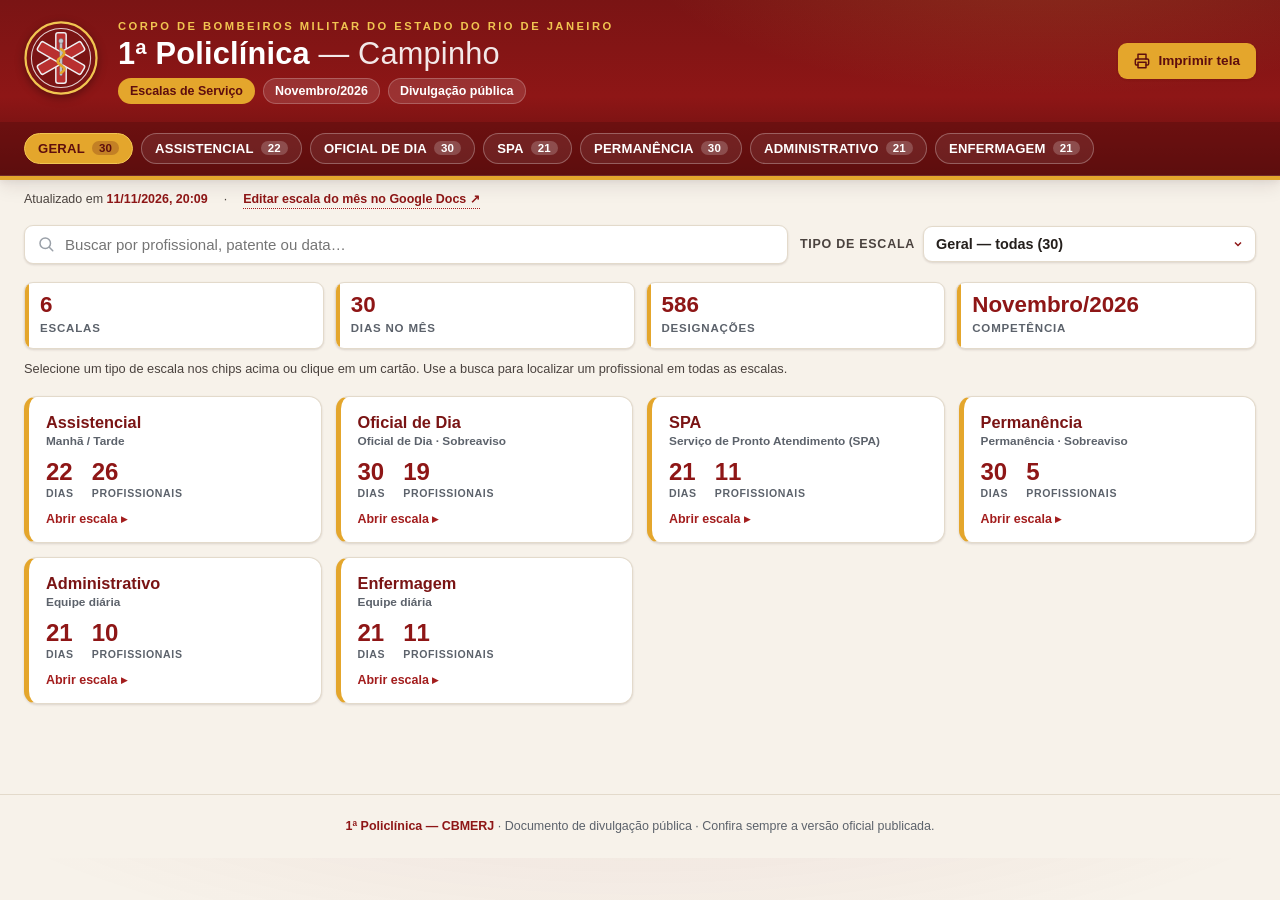
==== index.html @ f16852ad "Cria site público de escalas com sincronização automática do Google Docs Site estático (index.html) " ====
<!DOCTYPE html>
<html lang="pt-BR">
<head>
<meta charset="UTF-8">
<meta name="viewport" content="width=device-width, initial-scale=1.0">
<title>Escalas — 1ª Policlínica CBMERJ</title>
<style>
  /* =========================================================
     DESIGN SYSTEM — 1ª Policlínica / CBMERJ
     Paleta derivada das logomarcas da unidade:
       vermelho bombeiro, dourado/âmbar, prata e creme.
     ========================================================= */
  :root{
    --red-900:#5E0E0E; --red-800:#7A1414; --red-700:#8E1616; --red-600:#A31D1D; --red-500:#B93030;
    --gold-600:#C9902A; --gold-500:#E4A62C; --gold-400:#F1C551;
    --silver-100:#EEF0F3; --silver-300:#C7CBD1; --silver-500:#9AA0A8; --silver-700:#5C626B;
    --cream:#F7F2EA; --cream-card:#FFFFFF; --ink:#241F1C; --ink-soft:#4A423E; --line:#E3DACB;
    --wa-green:#1F8A57; --wa-green-bg:#E4F3EA;
    --shadow-sm:0 1px 2px rgba(46,20,20,.08),0 1px 3px rgba(46,20,20,.06);
    --shadow-md:0 6px 18px rgba(46,20,20,.10),0 2px 6px rgba(46,20,20,.06);
    --radius:13px; --radius-sm:9px; --maxw:1600px;
    --font:"Segoe UI",Roboto,-apple-system,BlinkMacSystemFont,"Helvetica Neue",Arial,sans-serif;
  }
  *{box-sizing:border-box;margin:0;padding:0}
  html{scroll-behavior:smooth}
  body{
    font-family:var(--font);color:var(--ink);
    background:radial-gradient(1200px 500px at 50% -240px,rgba(142,22,22,.12),transparent 70%),var(--cream);
    line-height:1.45;-webkit-font-smoothing:antialiased;
  }

  /* ---------- HERO / BRAND ---------- */
  .hero{
    background:linear-gradient(180deg,var(--red-800) 0%,var(--red-700) 55%,var(--red-900) 100%);
    color:#fff;border-bottom:4px solid var(--gold-500);box-shadow:var(--shadow-md);
    position:relative;overflow:hidden;
  }
  .hero::after{content:"";position:absolute;inset:0;
    background:radial-gradient(700px 260px at 82% -60px,rgba(241,197,81,.16),transparent 60%);pointer-events:none;}
  .hero-inner{max-width:var(--maxw);margin:0 auto;padding:18px 24px;display:flex;align-items:center;gap:20px;position:relative;z-index:1;}
  .badge{flex:0 0 auto;filter:drop-shadow(0 3px 5px rgba(0,0,0,.35))}
  .hero-text{flex:1 1 auto;min-width:0}
  .eyebrow{font-size:.7rem;letter-spacing:.22em;text-transform:uppercase;color:var(--gold-400);font-weight:700;margin-bottom:3px}
  .hero-text h1{font-size:clamp(1.3rem,2.4vw,1.95rem);line-height:1.12;font-weight:800;letter-spacing:.2px}
  .hero-text h1 .thin{font-weight:400;opacity:.9}
  .hero-sub{margin-top:6px;display:flex;flex-wrap:wrap;gap:8px;align-items:center}
  .pill{display:inline-flex;align-items:center;gap:6px;background:rgba(255,255,255,.12);border:1px solid rgba(255,255,255,.22);
    padding:3px 11px;border-radius:999px;font-size:.78rem;font-weight:600}
  .pill.gold{background:var(--gold-500);color:var(--red-900);border-color:transparent}
  .btn-print{
    flex:0 0 auto;background:var(--gold-500);color:var(--red-900);border:none;cursor:pointer;
    font-family:inherit;font-weight:800;font-size:.85rem;padding:10px 16px;border-radius:var(--radius-sm);
    display:inline-flex;align-items:center;gap:8px;box-shadow:var(--shadow-sm);transition:.15s;white-space:nowrap;
  }
  .btn-print:hover{background:var(--gold-400);transform:translateY(-1px)}

  /* ---------- CHIP BAR (Tipo de Escala) ---------- */
  .chipbar{background:rgba(94,14,14,.55);border-bottom:1px solid rgba(255,255,255,.12);position:relative;z-index:1}
  .chipbar-inner{max-width:var(--maxw);margin:0 auto;padding:11px 24px;display:flex;flex-wrap:wrap;gap:8px}
  .tchip{
    display:inline-flex;align-items:center;gap:7px;cursor:pointer;border:1.5px solid rgba(255,255,255,.28);
    background:rgba(255,255,255,.08);color:#fff;font-family:inherit;font-weight:700;font-size:.82rem;
    padding:7px 13px;border-radius:999px;transition:.15s;letter-spacing:.2px;
  }
  .tchip .cnt{font-size:.72rem;font-weight:800;background:rgba(255,255,255,.2);border-radius:999px;padding:1px 7px;min-width:22px;text-align:center}
  .tchip:hover{background:rgba(255,255,255,.18);border-color:rgba(255,255,255,.5)}
  .tchip.active{background:var(--gold-500);border-color:var(--gold-400);color:var(--red-900)}
  .tchip.active .cnt{background:rgba(94,14,14,.25);color:var(--red-900)}

  /* ---------- SOURCE / ADMIN BAR ---------- */
  .srcbar{max-width:var(--maxw);margin:0 auto;padding:10px 24px 0;display:flex;flex-wrap:wrap;gap:8px 16px;align-items:center;
    font-size:.78rem;color:var(--ink-soft)}
  .srcbar b{color:var(--red-700)}
  .srcbar a{color:var(--red-700);font-weight:700;text-decoration:none;border-bottom:1.5px dotted var(--red-600)}
  .srcbar a:hover{color:var(--red-800)}

  /* ---------- TOOLBAR ---------- */
  .toolbar{max-width:var(--maxw);margin:0 auto;padding:16px 24px 4px;display:flex;flex-wrap:wrap;gap:12px;align-items:center}
  .search{flex:1 1 280px;min-width:220px;position:relative}
  .search input{width:100%;padding:10px 14px 10px 40px;border-radius:var(--radius-sm);border:1.5px solid var(--line);
    background:#fff;font-size:.94rem;color:var(--ink);box-shadow:var(--shadow-sm);transition:.15s}
  .search input:focus{outline:none;border-color:var(--red-600);box-shadow:0 0 0 3px rgba(163,29,29,.14)}
  .search svg{position:absolute;left:13px;top:50%;transform:translateY(-50%);color:var(--silver-500)}
  .field{display:flex;align-items:center;gap:8px}
  .field label{font-size:.78rem;font-weight:700;color:var(--ink-soft);text-transform:uppercase;letter-spacing:.06em}
  .field select{
    font-family:inherit;font-size:.9rem;font-weight:600;color:var(--ink);background:#fff;
    border:1.5px solid var(--line);border-radius:var(--radius-sm);padding:9px 32px 9px 12px;box-shadow:var(--shadow-sm);
    cursor:pointer;appearance:none;
    background-image:url("data:image/svg+xml;utf8,<svg xmlns='http://www.w3.org/2000/svg' width='12' height='12' viewBox='0 0 24 24' fill='none' stroke='%238E1616' stroke-width='3'><path d='M6 9l6 6 6-6'/></svg>");
    background-repeat:no-repeat;background-position:right 11px center;
  }
  .field select:focus{outline:none;border-color:var(--red-600);box-shadow:0 0 0 3px rgba(163,29,29,.14)}
  .seg{display:inline-flex;background:#fff;border:1.5px solid var(--line);border-radius:var(--radius-sm);padding:3px;box-shadow:var(--shadow-sm)}
  .seg button{border:none;background:transparent;cursor:pointer;font-family:inherit;font-size:.83rem;font-weight:600;color:var(--ink-soft);
    padding:7px 13px;border-radius:6px;transition:.15s;white-space:nowrap}
  .seg button.active{background:var(--red-700);color:#fff;box-shadow:var(--shadow-sm)}
  .seg.hidden{display:none}

  /* ---------- STATS ---------- */
  .stats{max-width:var(--maxw);margin:14px auto 0;padding:0 24px;display:grid;grid-template-columns:repeat(auto-fit,minmax(140px,1fr));gap:11px}
  .stat{background:var(--cream-card);border:1px solid var(--line);border-radius:var(--radius-sm);padding:11px 15px;box-shadow:var(--shadow-sm);position:relative;overflow:hidden}
  .stat::before{content:"";position:absolute;left:0;top:0;bottom:0;width:4px;background:var(--gold-500)}
  .stat .num{font-size:1.4rem;font-weight:800;color:var(--red-700);line-height:1}
  .stat .lbl{font-size:.72rem;text-transform:uppercase;letter-spacing:.07em;color:var(--silver-700);font-weight:600;margin-top:4px}

  /* ---------- LEGEND ---------- */
  .legend{max-width:var(--maxw);margin:11px auto 0;padding:0 24px;display:flex;flex-wrap:wrap;gap:14px;font-size:.8rem;color:var(--ink-soft);align-items:center}
  .legend .item{display:inline-flex;align-items:center;gap:6px}
  .chip{display:inline-flex;align-items:center;justify-content:center;width:24px;height:19px;border-radius:5px;font-size:.68rem;font-weight:800}
  .chip.m{background:#FBE7C9;color:#8A6410;border:1px solid #EBCE8E}
  .chip.t{background:#E7D8F0;color:#5A2E77;border:1px solid #D2BBE0}
  .dot{width:11px;height:11px;border-radius:50%;display:inline-block}
  .dot.a{background:var(--red-600)} .dot.b{background:var(--silver-500)}

  /* ---------- CONTENT ---------- */
  main{max-width:var(--maxw);margin:0 auto;padding:18px 24px 60px}
  .grid{display:grid;grid-template-columns:repeat(auto-fill,minmax(300px,1fr));gap:14px}

  .card{background:var(--cream-card);border:1px solid var(--line);border-radius:var(--radius);box-shadow:var(--shadow-sm);overflow:hidden;
    display:flex;flex-direction:column;transition:box-shadow .18s,transform .18s}
  .card:hover{box-shadow:var(--shadow-md);transform:translateY(-2px)}
  .card-head{background:linear-gradient(180deg,var(--red-700),var(--red-800));color:#fff;padding:9px 14px;
    display:flex;align-items:center;justify-content:space-between;gap:10px;border-bottom:3px solid var(--gold-500)}
  .card-head .date{font-weight:800;font-size:1rem;letter-spacing:.3px}
  .card-head .wd{font-size:.68rem;text-transform:uppercase;letter-spacing:.1em;opacity:.9;font-weight:600}
  .card-head .count{background:var(--gold-500);color:var(--red-900);font-weight:800;font-size:.74rem;border-radius:999px;padding:2px 9px;flex:0 0 auto}

  .feriado-box{padding:16px 14px;text-align:center;color:var(--gold-600);font-weight:800;font-size:.86rem;letter-spacing:.02em}

  .roster{list-style:none;padding:4px 0;margin:0}
  .roster li{display:flex;align-items:center;gap:9px;padding:6px 14px;border-bottom:1px solid var(--line)}
  .roster li:last-child{border-bottom:none}
  .roster li.hit{background:#FFF7E2}
  .rank{flex:0 0 auto;font-size:.6rem;font-weight:800;letter-spacing:.03em;padding:2px 6px;border-radius:5px;text-transform:uppercase;min-width:52px;text-align:center}
  .r-cel{background:#F0D8B0;color:#7A5410} .r-tc{background:#F3D9D9;color:var(--red-800)}
  .r-maj{background:#E7DFCF;color:#8A6410} .r-cap{background:#DCE7DF;color:#2C6B45}
  .r-ten{background:#D9E2EF;color:#2B4A78} .r-sub{background:#E3DEF0;color:#4A3A78} .r-sgt{background:#E4E4E7;color:var(--silver-700)}
  .name{flex:1 1 auto;font-weight:600;font-size:.86rem;color:var(--ink);min-width:0}
  .time-tag{flex:0 0 auto;font-size:.62rem;font-weight:800;color:var(--red-700);background:#F6E4E4;border:1px solid #EBC9C9;border-radius:4px;padding:1px 5px;margin-right:2px}
  .shifts{flex:0 0 auto;display:flex;gap:4px}
  .sh{width:24px;height:20px;border-radius:5px;display:flex;align-items:center;justify-content:center;font-size:.68rem;font-weight:800}
  .sh.on-m{background:#FBE7C9;color:#8A6410;border:1px solid #EBCE8E}
  .sh.on-t{background:#E7D8F0;color:#5A2E77;border:1px solid #D2BBE0}
  .sh.off{background:#F4F4F5;color:#C7C7CC;border:1px solid #ECECEC}

  .wa-btn{flex:0 0 auto;display:inline-flex;align-items:center;justify-content:center;width:22px;height:22px;border-radius:50%;
    background:var(--wa-green-bg);color:var(--wa-green);transition:.15s;text-decoration:none}
  .wa-btn:hover{background:var(--wa-green);color:#fff;transform:scale(1.08)}
  .wa-btn svg{width:13px;height:13px}

  /* pair layout (Permanência / Oficial de Dia) */
  .pair-sec{padding:7px 14px;border-bottom:1px solid var(--line)}
  .pair-sec:last-child{border-bottom:none}
  .pair-lbl{font-size:.64rem;font-weight:800;text-transform:uppercase;letter-spacing:.08em;margin-bottom:5px;display:flex;align-items:center;gap:6px}
  .pair-lbl.a{color:var(--red-700)} .pair-lbl.b{color:var(--silver-700)}
  .pair-row{display:flex;align-items:center;gap:8px;padding:2px 0}

  /* professional view */
  .prof{background:var(--cream-card);border:1px solid var(--line);border-radius:var(--radius);box-shadow:var(--shadow-sm);padding:12px 15px}
  .prof-head{display:flex;align-items:center;gap:9px;margin-bottom:9px}
  .prof-head .name{font-size:.94rem;font-weight:800;color:var(--red-800);flex:0 1 auto}
  .prof-head .badge-count{margin-left:auto;font-size:.72rem;font-weight:700;color:var(--silver-700);background:var(--silver-100);border-radius:999px;padding:2px 9px}
  .prof-days{display:flex;flex-wrap:wrap;gap:5px}
  .dtag{display:inline-flex;align-items:center;gap:4px;font-size:.74rem;font-weight:700;background:var(--cream);border:1px solid var(--line);border-radius:7px;padding:3px 7px;color:var(--ink-soft)}
  .dtag .dd{color:var(--red-700);font-weight:800}
  .mini{font-size:.6rem;font-weight:800;padding:1px 4px;border-radius:3px}
  .mini.m{background:#FBE7C9;color:#8A6410} .mini.t{background:#E7D8F0;color:#5A2E77}
  .mini.a{background:#F6E1E1;color:var(--red-700)} .mini.b{background:#E7E9ED;color:var(--silver-700)}

  /* GERAL dashboard */
  .dash{display:grid;grid-template-columns:repeat(auto-fill,minmax(280px,1fr));gap:14px}
  .dcard{background:var(--cream-card);border:1px solid var(--line);border-radius:var(--radius);box-shadow:var(--shadow-sm);
    padding:16px 17px;cursor:pointer;transition:.18s;border-left:5px solid var(--gold-500);text-align:left}
  .dcard:hover{box-shadow:var(--shadow-md);transform:translateY(-2px);border-left-color:var(--red-600)}
  .dcard h3{font-size:1.02rem;color:var(--red-800);font-weight:800;margin-bottom:2px}
  .dcard .sub{font-size:.74rem;color:var(--silver-700);font-weight:600;margin-bottom:12px}
  .dcard .metrics{display:flex;gap:18px}
  .dcard .metric .n{font-size:1.5rem;font-weight:800;color:var(--red-700);line-height:1}
  .dcard .metric .l{font-size:.66rem;text-transform:uppercase;letter-spacing:.06em;color:var(--silver-700);font-weight:600;margin-top:3px}
  .dcard .hitline{margin-top:11px;font-size:.78rem;font-weight:700;color:var(--gold-600)}
  .dcard .go{margin-top:12px;font-size:.78rem;font-weight:800;color:var(--red-600);display:inline-flex;align-items:center;gap:5px}

  .empty{text-align:center;padding:56px 20px;color:var(--silver-700);grid-column:1/-1}
  .empty svg{opacity:.4;margin-bottom:10px}

  footer{border-top:1px solid var(--line);margin-top:30px;text-align:center;padding:22px;color:var(--silver-700);font-size:.78rem}
  footer strong{color:var(--red-700)}
  footer a{color:var(--red-700);font-weight:700;text-decoration:none}

  @media print{
    body{background:#fff}
    .toolbar,.chipbar,.btn-print,.srcbar,.legend .hint,.wa-btn{display:none!important}
    .hero{box-shadow:none;border-bottom:3px solid var(--gold-600)}
    .card,.prof,.dcard{break-inside:avoid;box-shadow:none;border-color:#ccc}
    .card:hover,.dcard:hover{transform:none}
    .grid,.dash{gap:8px}
    @page{margin:11mm}
  }
  @media (max-width:520px){.hero-inner{gap:12px;padding:14px}.badge svg{width:60px;height:60px}}
</style>
</head>
<body>

<header class="hero">
  <div class="hero-inner">
    <!-- Crest: Star of Life (Policlínica) -->
    <div class="badge" aria-hidden="true">
      <svg width="74" height="74" viewBox="0 0 100 100" role="img">
        <circle cx="50" cy="50" r="48" fill="#7A1414" stroke="#F1C551" stroke-width="3"/>
        <circle cx="50" cy="50" r="40" fill="none" stroke="#fff" stroke-width="1.4" opacity=".8"/>
        <g transform="translate(50,50)" fill="#B93030" stroke="#EEF0F3" stroke-width="2" stroke-linejoin="round">
          <g id="bar"><rect x="-7" y="-34" width="14" height="68" rx="3"/></g>
          <use href="#bar" transform="rotate(60)"/><use href="#bar" transform="rotate(120)"/>
        </g>
        <rect x="48.3" y="26" width="3.4" height="48" rx="1.6" fill="#C7CBD1" stroke="#5C626B" stroke-width=".6"/>
        <circle cx="50" cy="27" r="3.2" fill="#C7CBD1" stroke="#5C626B" stroke-width=".6"/>
        <path d="M50 38 q9 5 0 11 q-9 5 0 11 q9 5 0 10" fill="none" stroke="#E4A62C" stroke-width="3.4" stroke-linecap="round"/>
      </svg>
    </div>
    <div class="hero-text">
      <div class="eyebrow">Corpo de Bombeiros Militar do Estado do Rio de Janeiro</div>
      <h1>1ª Policlínica <span class="thin">— Campinho</span></h1>
      <div class="hero-sub" id="hero-pills">
        <span class="pill gold">Escalas de Serviço</span>
        <span class="pill" id="pill-competencia">Carregando…</span>
        <span class="pill">Divulgação pública</span>
      </div>
    </div>
    <button class="btn-print" onclick="window.print()" title="Imprimir a tela atual">
      <svg width="16" height="16" viewBox="0 0 24 24" fill="none" stroke="currentColor" stroke-width="2.2" stroke-linecap="round" stroke-linejoin="round"><path d="M6 9V2h12v7"/><path d="M6 18H4a2 2 0 0 1-2-2v-5a2 2 0 0 1 2-2h16a2 2 0 0 1 2 2v5a2 2 0 0 1-2 2h-2"/><rect x="6" y="14" width="12" height="8"/></svg>
      Imprimir tela
    </button>
  </div>

  <div class="chipbar"><div class="chipbar-inner" id="chipbar"></div></div>
</header>

<div class="srcbar" id="srcbar"></div>

<div class="toolbar">
  <label class="search">
    <svg width="18" height="18" viewBox="0 0 24 24" fill="none" stroke="currentColor" stroke-width="2" stroke-linecap="round"><circle cx="11" cy="11" r="7"/><path d="M21 21l-4.3-4.3"/></svg>
    <input id="q" type="search" placeholder="Buscar por profissional, patente ou data…" autocomplete="off">
  </label>
  <div class="field">
    <label for="sel-tipo">Tipo de Escala</label>
    <select id="sel-tipo"></select>
  </div>
  <div class="seg" id="seg-view" role="tablist" aria-label="Modo de visualização">
    <button id="view-day" class="active" role="tab">Por Data</button>
    <button id="view-prof" role="tab">Por Profissional</button>
  </div>
</div>

<section class="stats" id="stats" aria-label="Resumo"></section>
<div class="legend" id="legend"></div>

<main><div id="content"><div class="empty">Carregando escalas…</div></div></main>

<footer id="footer">
  <strong>1ª Policlínica — CBMERJ</strong> · Documento de divulgação pública ·
  Confira sempre a versão oficial publicada.
</footer>

<script>
/* ============================================================
   Site estático: os dados NÃO estão fixos no código. Eles vêm de
   data/escalas.json (gerado a partir do Google Docs mantido pela
   administração) e data/contatos.json (telefones para WhatsApp).
   Layouts suportados: 'shift' (M/T) · 'team' (equipe) · 'pair' (2 colunas)
   ============================================================ */
const M=1,T=2;

let SCHEDULES=[];
let byId={};
let CONTACTS=[];
let META={};

/* ---------- HELPERS ---------- */
const norm=s=>(s||"").toLowerCase().normalize("NFD").replace(/[̀-ͯ]/g,"");

const RANKS=[
  [/^TEN\s+CEL\b/i,"TEN CEL","r-tc"],
  [/^SUBTEN\b/i,"SUBTEN","r-sub"],
  [/^[1-3][°º]\s*TEN\b/i,null,"r-ten"],
  [/^[1-3][°º]\s*SGT\b/i,null,"r-sgt"],
  [/^CEL\b/i,"CEL","r-cel"],
  [/^MAJ\b/i,"MAJ","r-maj"],
  [/^CAP\b/i,"CAP","r-cap"],
  [/^SGT\b/i,"SGT","r-sgt"],
  [/^TEN\b/i,"TEN","r-ten"],
];
function rank(nameRaw){
  const n=(nameRaw||"").replace(/\s+/g," ").trim();
  for(const [re,label,cls] of RANKS){
    const m=n.match(re);
    if(m) return {label:(label||m[0].trim()).toUpperCase(),cls,rest:n.slice(m[0].length).trim(),full:n};
  }
  return {label:"",cls:"r-sgt",rest:n,full:n};
}

let CONTACT_BY_KEY={};
function contactFor(restName){
  return CONTACT_BY_KEY[norm(restName)];
}
function waHref(phoneRaw,personName){
  const digits=(phoneRaw||"").replace(/\D/g,"");
  if(!digits)return null;
  const text=encodeURIComponent(`Olá, ${personName} — sobre a escala de serviço da 1ª Policlínica.`);
  return `https://wa.me/${digits}?text=${text}`;
}
const WA_ICON=`<svg viewBox="0 0 24 24" fill="currentColor"><path d="M17.5 14.4c-.3-.1-1.6-.8-1.9-.9-.2-.1-.4-.1-.6.1-.2.2-.6.9-.8 1.1-.1.2-.3.2-.5.1-1.5-.7-2.5-1.3-3.5-2.9-.3-.4 0-.4.3-.8.2-.2.3-.4.1-.6-.1-.2-.6-1.5-.8-2-.2-.5-.4-.4-.6-.4h-.5c-.2 0-.5.1-.7.4-.2.3-.9 1-.9 2.3 0 1.4 1 2.7 1.2 2.9.2.2 1.9 3 4.7 4.1 2.3 1 2.3.6 2.7.5.4-.1 1.6-.6 1.8-1.3.2-.6.2-1.1.1-1.2-.1-.1-.3-.2-.6-.3zm-5.5 6.5h0c-1.6 0-3.1-.4-4.5-1.2l-.3-.2-3.3.9.9-3.2-.2-.3C3.9 15.4 3.5 13.7 3.5 12c0-4.7 3.8-8.5 8.5-8.5 2.3 0 4.4.9 6 2.5 1.6 1.6 2.5 3.7 2.5 6 0 4.7-3.8 8.5-8.5 8.5zm7.1-15.6C17.4 3.6 14.8 2.5 12 2.5 6.8 2.5 2.5 6.8 2.5 12c0 1.7.4 3.4 1.3 4.8L2.5 21.5l4.8-1.3c1.4.8 3 1.2 4.7 1.2h0c5.2 0 9.5-4.3 9.5-9.5 0-2.5-1-4.9-2.9-6.6z"/></svg>`;
function waButton(phoneRaw,personName){
  const href=waHref(phoneRaw,personName);
  if(!href)return "";
  return `<a class="wa-btn" href="${href}" target="_blank" rel="noopener" title="Chamar ${personName} no WhatsApp" onclick="event.stopPropagation()">${WA_ICON}</a>`;
}
function rankHTML(nameRaw){
  const r=rank(nameRaw);
  const c=contactFor(r.rest);
  const wa=c?waButton(c.whatsapp,r.full):"";
  return `<span class="rank ${r.cls}">${r.label||"—"}</span><span class="name">${r.rest}</span>${wa}`;
}
const dd=d=>d.slice(0,5);

function dayNames(sc,day){
  if(sc.layout==="shift")return day.r.map(x=>x[0]);
  if(sc.layout==="team")return day.t;
  return [...day.a.map(x=>x.n),...day.b.map(x=>x.n)];
}
function dayBlob(sc,day){return norm(day.d+" "+day.wd+" "+dayNames(sc,day).join(" "));}

/* ---------- STATE ---------- */
const state={sched:"geral",view:"day",q:""};

/* ---------- CHIPS + SELECT ---------- */
function distinctCalendarDays(){
  const set=new Set();SCHEDULES.forEach(s=>s.days.forEach(d=>set.add(d.d)));return set.size;
}
function buildChrome(){
  const chips=[["geral","GERAL",distinctCalendarDays()],
    ...SCHEDULES.map(s=>[s.id,s.label.toUpperCase(),s.days.length])];
  document.getElementById("chipbar").innerHTML=chips.map(([id,lbl,c])=>
    `<button class="tchip" data-sched="${id}"><span>${lbl}</span><span class="cnt">${c}</span></button>`).join("");
  document.getElementById("sel-tipo").innerHTML=chips.map(([id,lbl,c])=>
    `<option value="${id}">${id==="geral"?"Geral — todas":(byId[id].short||byId[id].label)} (${c})</option>`).join("");
  document.querySelectorAll(".tchip").forEach(b=>b.onclick=()=>setSched(b.dataset.sched));
  document.getElementById("sel-tipo").onchange=e=>setSched(e.target.value);
}

function syncChrome(){
  document.querySelectorAll(".tchip").forEach(b=>b.classList.toggle("active",b.dataset.sched===state.sched));
  document.getElementById("sel-tipo").value=state.sched;
  document.getElementById("seg-view").classList.toggle("hidden",state.sched==="geral");
}

/* ---------- STATS + LEGEND ---------- */
function renderStatsLegend(){
  const stats=document.getElementById("stats"), legend=document.getElementById("legend");
  const competencia=META.competencia||"—";
  if(state.sched==="geral"){
    let entries=0;
    SCHEDULES.forEach(s=>s.days.forEach(d=>entries+=dayNames(s,d).length));
    stats.innerHTML=statCards([[SCHEDULES.length,"Escalas"],[distinctCalendarDays(),"Dias no mês"],[entries,"Designações"],[competencia,"Competência"]]);
    legend.innerHTML=`<span class="item hint">Selecione um tipo de escala nos chips acima ou clique em um cartão. Use a busca para localizar um profissional em todas as escalas.</span>`;
    return;
  }
  const sc=byId[state.sched];
  const profs=new Set();let entries=0;
  sc.days.forEach(d=>dayNames(sc,d).forEach(n=>{profs.add(norm(rank(n).rest));entries++;}));
  stats.innerHTML=statCards([[sc.days.length,"Dias de escala"],[profs.size,"Profissionais"],[entries,sc.unit],[competencia,"Competência"]]);

  if(sc.layout==="shift")
    legend.innerHTML=`<span class="item"><span class="chip m">M</span> Manhã</span><span class="item"><span class="chip t">T</span> Tarde</span><span class="item hint" style="color:var(--silver-500)">Botão “Imprimir tela” ou Ctrl/Cmd + P</span>`;
  else if(sc.layout==="pair")
    legend.innerHTML=`<span class="item"><span class="dot a"></span> ${sc.cols[0]}</span><span class="item"><span class="dot b"></span> ${sc.cols[1]}</span><span class="item hint" style="color:var(--silver-500)">Botão “Imprimir tela” ou Ctrl/Cmd + P</span>`;
  else
    legend.innerHTML=`<span class="item"><span class="dot a"></span> Equipe do dia</span><span class="item hint" style="color:var(--silver-500)">Botão “Imprimir tela” ou Ctrl/Cmd + P</span>`;
}
const statCards=arr=>arr.map(([n,l])=>`<div class="stat"><div class="num">${n}</div><div class="lbl">${l}</div></div>`).join("");

/* ---------- RENDER: content ---------- */
function render(){
  syncChrome();renderStatsLegend();
  const el=document.getElementById("content");
  const q=norm(state.q.trim());
  if(state.sched==="geral"){el.innerHTML=renderDash(q);bindDash();return;}
  const sc=byId[state.sched];
  el.innerHTML=state.view==="day"?renderDays(sc,q):renderProf(sc,q);
}

/* GERAL dashboard */
function renderDash(q){
  const cards=SCHEDULES.map(sc=>{
    let hits=0;
    if(q)sc.days.forEach(d=>{if(dayBlob(sc,d).includes(q))hits++;});
    if(q&&hits===0)return "";
    const profs=new Set();sc.days.forEach(d=>dayNames(sc,d).forEach(n=>profs.add(norm(rank(n).rest))));
    return `<button class="dcard" data-sched="${sc.id}">
      <h3>${sc.label}</h3><div class="sub">${sc.short||nameForLayout(sc)}</div>
      <div class="metrics">
        <div class="metric"><div class="n">${sc.days.length}</div><div class="l">Dias</div></div>
        <div class="metric"><div class="n">${profs.size}</div><div class="l">Profissionais</div></div>
      </div>
      ${q?`<div class="hitline">${hits} dia(s) com “${state.q.trim()}”</div>`:""}
      <div class="go">Abrir escala ▸</div>
    </button>`;
  }).join("");
  return `<div class="dash">${cards||emptyBlock()}</div>`;
}
function nameForLayout(sc){return sc.layout==="pair"?sc.cols.join(" · "):sc.layout==="shift"?"Manhã / Tarde":"Equipe diária";}
function bindDash(){document.querySelectorAll(".dcard").forEach(b=>b.onclick=()=>setSched(b.dataset.sched));}

/* DAY view per layout */
function renderDays(sc,q){
  const cards=sc.days.map(day=>{
    const match=!q||dayBlob(sc,day).includes(q);
    if(!match)return "";
    if(day.feriado){
      return `<article class="card">
        <div class="card-head"><div><div class="date">${dd(day.d)}</div><div class="wd">${day.wd}</div></div></div>
        <div class="feriado-box">★ ${day.feriado}</div></article>`;
    }
    let body,count;
    if(sc.layout==="shift"){
      count=day.r.length;
      body=`<ul class="roster">`+day.r.map(([n,s])=>`<li class="${q&&norm(rank(n).rest).includes(q)?'hit':''}">${rankHTML(n)}
        <span class="shifts"><span class="sh ${s&M?'on-m':'off'}">M</span><span class="sh ${s&T?'on-t':'off'}">T</span></span></li>`).join("")+`</ul>`;
    }else if(sc.layout==="team"){
      count=day.t.length;
      body=`<ul class="roster">`+day.t.map(n=>`<li class="${q&&norm(rank(n).rest).includes(q)?'hit':''}">${rankHTML(n)}</li>`).join("")+`</ul>`;
    }else{
      count=day.a.length+day.b.length;
      body=pairSec(sc.cols[0],"a",day.a,q)+pairSec(sc.cols[1],"b",day.b,q);
    }
    return `<article class="card">
      <div class="card-head"><div><div class="date">${dd(day.d)}</div><div class="wd">${day.wd}</div></div><span class="count">${count}</span></div>
      ${body}</article>`;
  }).join("");
  return `<div class="grid">${cards||emptyBlock()}</div>`;
}
function pairSec(label,cls,arr,q){
  return `<div class="pair-sec"><div class="pair-lbl ${cls}"><span class="dot ${cls}"></span>${label}</div>`+
    arr.map(e=>`<div class="pair-row ${q&&norm(rank(e.n).rest).includes(q)?'hit':''}">${e.t?`<span class="time-tag">${e.t}</span>`:""}${rankHTML(e.n)}</div>`).join("")+`</div>`;
}

/* PROFESSIONAL view per layout */
function renderProf(sc,q){
  const map=new Map();
  const push=(n,dstr,meta)=>{const k=rank(n).rest;if(!map.has(k))map.set(k,{full:n,items:[]});map.get(k).items.push({dd:dd(dstr),meta});};
  sc.days.forEach(day=>{
    if(day.feriado)return;
    if(sc.layout==="shift")day.r.forEach(([n,s])=>push(n,day.d,{type:"shift",s}));
    else if(sc.layout==="team")day.t.forEach(n=>push(n,day.d,null));
    else{day.a.forEach(e=>push(e.n,day.d,{type:"role",cls:"a"}));day.b.forEach(e=>push(e.n,day.d,{type:"role",cls:"b"}));}
  });
  const names=[...map.keys()].sort((a,b)=>a.localeCompare(b,"pt")).filter(k=>!q||norm(k).includes(q));
  const cards=names.map(k=>{
    const {full,items}=map.get(k);
    const c=contactFor(k);
    const wa=c?waButton(c.whatsapp,full):"";
    const tags=items.map(it=>{
      let badge="";
      if(it.meta&&it.meta.type==="shift")badge=(it.meta.s&M?'<span class="mini m">M</span>':'')+(it.meta.s&T?'<span class="mini t">T</span>':'');
      else if(it.meta&&it.meta.type==="role")badge=`<span class="mini ${it.meta.cls}">${it.meta.cls==="a"?sc.cols[0].slice(0,4):sc.cols[1].slice(0,4)}</span>`;
      return `<span class="dtag"><span class="dd">${it.dd}</span>${badge}</span>`;
    }).join("");
    return `<div class="prof"><div class="prof-head"><span class="rank ${rank(full).cls}">${rank(full).label||"—"}</span>
      <span class="name">${k}</span>${wa}<span class="badge-count">${items.length} dia${items.length>1?'s':''}</span></div>
      <div class="prof-days">${tags}</div></div>`;
  }).join("");
  return `<div class="grid">${cards||emptyBlock()}</div>`;
}

function emptyBlock(){return `<div class="empty"><svg width="44" height="44" viewBox="0 0 24 24" fill="none" stroke="currentColor" stroke-width="1.6"><circle cx="11" cy="11" r="7"/><path d="M21 21l-4.3-4.3"/></svg><div>Nenhum resultado encontrado.</div></div>`;}
function errorBlock(msg){return `<div class="empty"><svg width="44" height="44" viewBox="0 0 24 24" fill="none" stroke="currentColor" stroke-width="1.6"><circle cx="12" cy="12" r="10"/><path d="M12 8v4M12 16h.01"/></svg><div>${msg}</div></div>`;}

/* ---------- ACTIONS ---------- */
function setSched(id){state.sched=id;render();window.scrollTo({top:0,behavior:"smooth"});}
function setView(v){state.view=v;document.getElementById("view-day").classList.toggle("active",v==="day");document.getElementById("view-prof").classList.toggle("active",v==="prof");render();}

/* ---------- FONTE / RODAPÉ ---------- */
function renderSrcBar(){
  const el=document.getElementById("srcbar");
  const partes=[];
  if(META.atualizadoEm){
    const dt=new Date(META.atualizadoEm);
    partes.push(`<span>Atualizado em <b>${dt.toLocaleString("pt-BR",{dateStyle:"short",timeStyle:"short"})}</b></span>`);
  }
  if(META.linkEdicao){
    partes.push(`<a href="${META.linkEdicao}" target="_blank" rel="noopener">Editar escala do mês no Google Docs ↗</a>`);
  }
  el.innerHTML=partes.join(" · ");
  if(META.competencia){
    document.getElementById("pill-competencia").textContent=META.competencia;
    document.title=`Escalas — 1ª Policlínica CBMERJ — ${META.competencia}`;
  }
}

/* ---------- INIT ---------- */
async function init(){
  try{
    const [escalasRes,contatosRes]=await Promise.all([
      fetch("data/escalas.json",{cache:"no-store"}),
      fetch("data/contatos.json",{cache:"no-store"}).catch(()=>null),
    ]);
    if(!escalasRes.ok)throw new Error("HTTP "+escalasRes.status);
    const data=await escalasRes.json();
    META={competencia:data.competencia,atualizadoEm:data.atualizadoEm,linkEdicao:data.linkEdicao,docId:data.docId};
    SCHEDULES=data.escalas;
    byId=Object.fromEntries(SCHEDULES.map(s=>[s.id,s]));

    if(contatosRes&&contatosRes.ok){
      CONTACTS=await contatosRes.json();
      CONTACT_BY_KEY=Object.fromEntries(CONTACTS.filter(c=>c.whatsapp).map(c=>[norm(c.nome),c]));
    }

    renderSrcBar();
    buildChrome();
    render();
  }catch(err){
    document.getElementById("content").innerHTML=errorBlock("Não foi possível carregar as escalas agora. Tente novamente em alguns minutos.");
    console.error(err);
  }
}

document.getElementById("q").addEventListener("input",e=>{state.q=e.target.value;render();});
document.getElementById("view-day").addEventListener("click",()=>setView("day"));
document.getElementById("view-prof").addEventListener("click",()=>setView("prof"));
init();
</script>
</body>
</html>
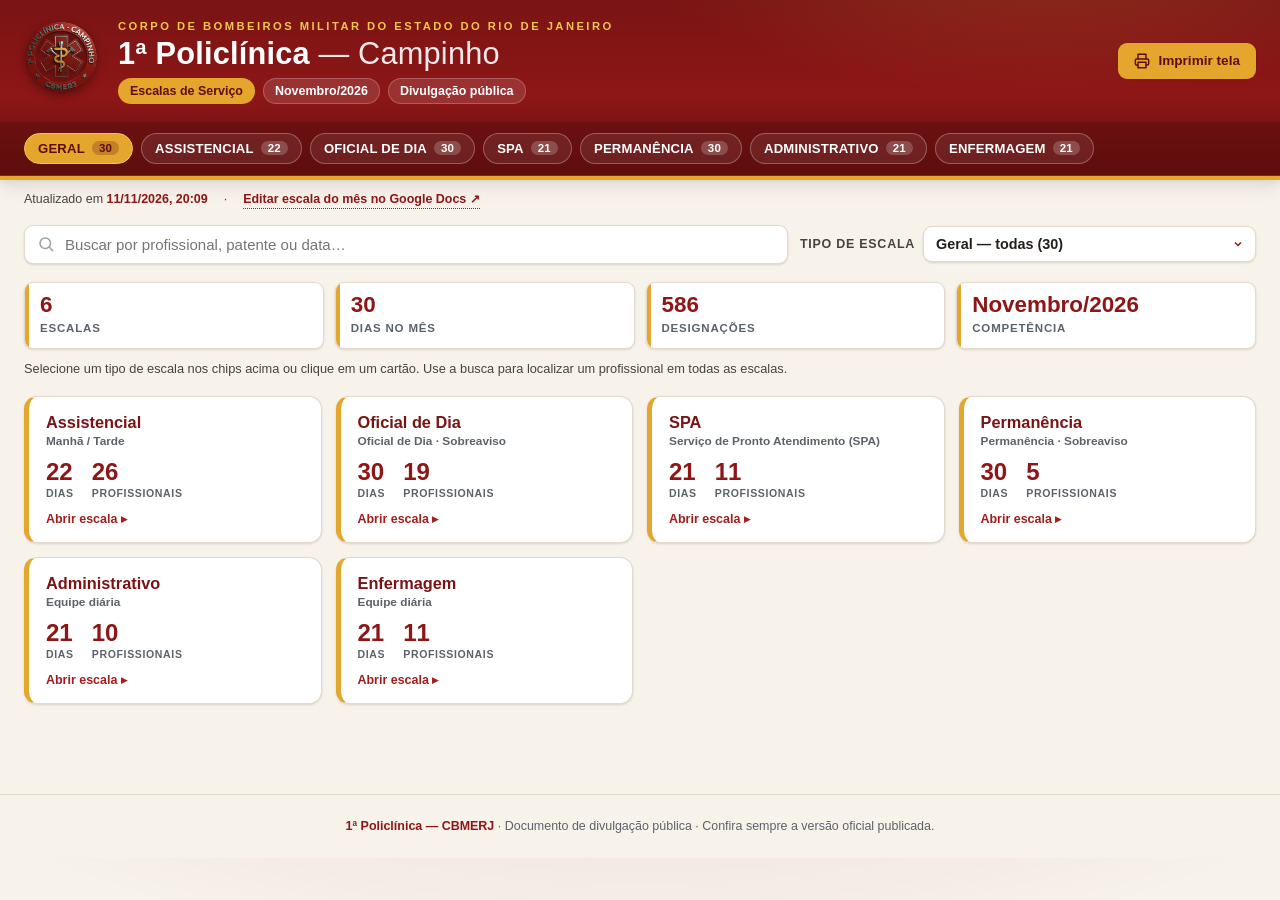
==== commit e4d342fe: "Usa o brasão oficial da 1ª Policlínica no cabeçalho e como favicon Substitui o ícone genérico (estre" ====
--- a/index.html
+++ b/index.html
@@ -4,6 +4,7 @@
 <meta charset="UTF-8">
 <meta name="viewport" content="width=device-width, initial-scale=1.0">
 <title>Escalas — 1ª Policlínica CBMERJ</title>
+<link rel="icon" type="image/webp" href="assets/logo-policlinica.webp">
 <style>
   /* =========================================================
      DESIGN SYSTEM — 1ª Policlínica / CBMERJ
@@ -197,26 +198,16 @@
     .grid,.dash{gap:8px}
     @page{margin:11mm}
   }
-  @media (max-width:520px){.hero-inner{gap:12px;padding:14px}.badge svg{width:60px;height:60px}}
+  @media (max-width:520px){.hero-inner{gap:12px;padding:14px}.badge img{width:60px;height:60px}}
 </style>
 </head>
 <body>
 
 <header class="hero">
   <div class="hero-inner">
-    <!-- Crest: Star of Life (Policlínica) -->
+    <!-- Brasão oficial da 1ª Policlínica — Campinho, CBMERJ -->
     <div class="badge" aria-hidden="true">
-      <svg width="74" height="74" viewBox="0 0 100 100" role="img">
-        <circle cx="50" cy="50" r="48" fill="#7A1414" stroke="#F1C551" stroke-width="3"/>
-        <circle cx="50" cy="50" r="40" fill="none" stroke="#fff" stroke-width="1.4" opacity=".8"/>
-        <g transform="translate(50,50)" fill="#B93030" stroke="#EEF0F3" stroke-width="2" stroke-linejoin="round">
-          <g id="bar"><rect x="-7" y="-34" width="14" height="68" rx="3"/></g>
-          <use href="#bar" transform="rotate(60)"/><use href="#bar" transform="rotate(120)"/>
-        </g>
-        <rect x="48.3" y="26" width="3.4" height="48" rx="1.6" fill="#C7CBD1" stroke="#5C626B" stroke-width=".6"/>
-        <circle cx="50" cy="27" r="3.2" fill="#C7CBD1" stroke="#5C626B" stroke-width=".6"/>
-        <path d="M50 38 q9 5 0 11 q-9 5 0 11 q9 5 0 10" fill="none" stroke="#E4A62C" stroke-width="3.4" stroke-linecap="round"/>
-      </svg>
+      <img src="assets/logo-policlinica.webp" width="74" height="74" alt="">
     </div>
     <div class="hero-text">
       <div class="eyebrow">Corpo de Bombeiros Militar do Estado do Rio de Janeiro</div>
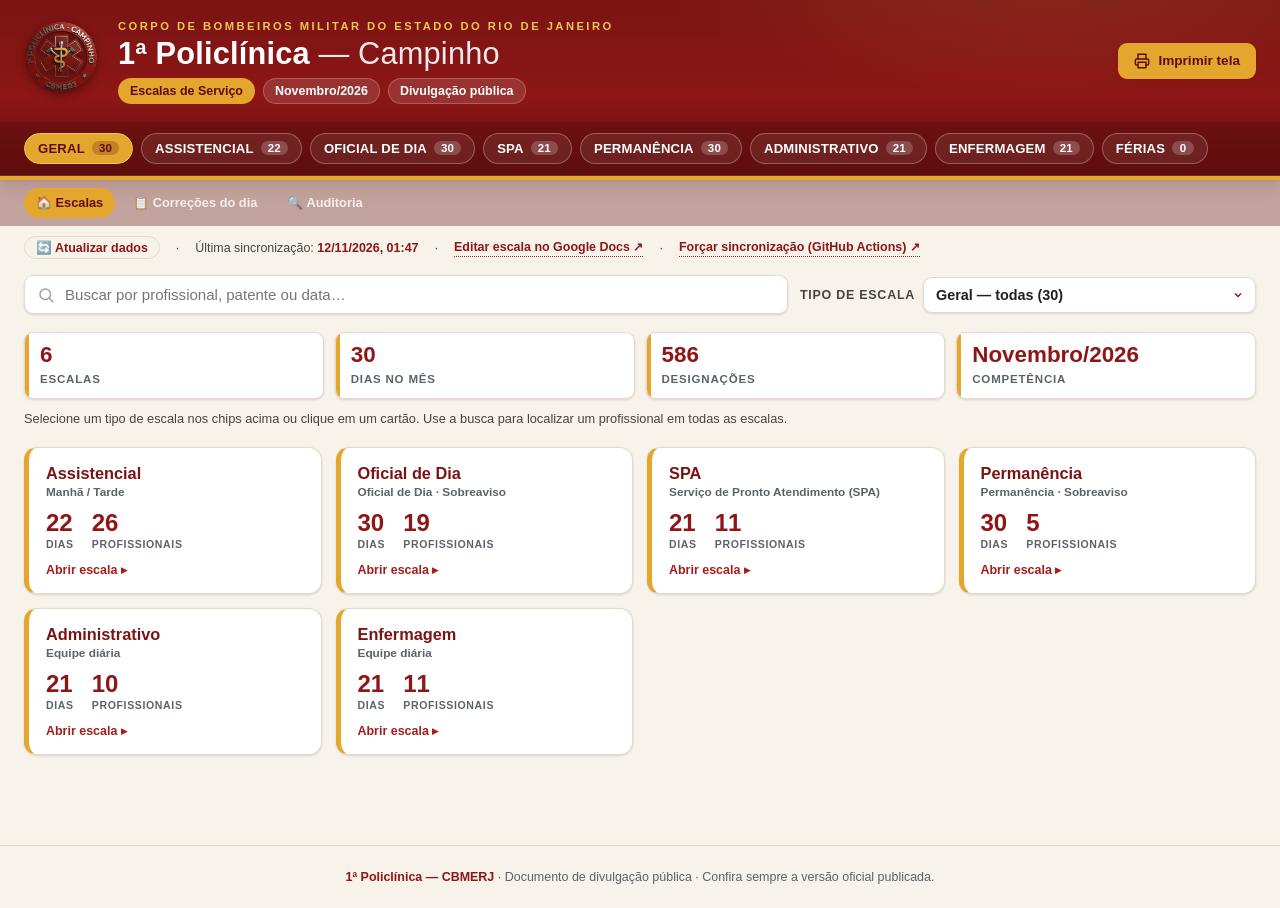
==== commit b3a5e360: "Adiciona Férias, Correções do dia e Auditoria ao site - scripts/auditoria.py: verifica conflitos de " ====
--- a/index.html
+++ b/index.html
@@ -5,201 +5,7 @@
 <meta name="viewport" content="width=device-width, initial-scale=1.0">
 <title>Escalas — 1ª Policlínica CBMERJ</title>
 <link rel="icon" type="image/webp" href="assets/logo-policlinica.webp">
-<style>
-  /* =========================================================
-     DESIGN SYSTEM — 1ª Policlínica / CBMERJ
-     Paleta derivada das logomarcas da unidade:
-       vermelho bombeiro, dourado/âmbar, prata e creme.
-     ========================================================= */
-  :root{
-    --red-900:#5E0E0E; --red-800:#7A1414; --red-700:#8E1616; --red-600:#A31D1D; --red-500:#B93030;
-    --gold-600:#C9902A; --gold-500:#E4A62C; --gold-400:#F1C551;
-    --silver-100:#EEF0F3; --silver-300:#C7CBD1; --silver-500:#9AA0A8; --silver-700:#5C626B;
-    --cream:#F7F2EA; --cream-card:#FFFFFF; --ink:#241F1C; --ink-soft:#4A423E; --line:#E3DACB;
-    --wa-green:#1F8A57; --wa-green-bg:#E4F3EA;
-    --shadow-sm:0 1px 2px rgba(46,20,20,.08),0 1px 3px rgba(46,20,20,.06);
-    --shadow-md:0 6px 18px rgba(46,20,20,.10),0 2px 6px rgba(46,20,20,.06);
-    --radius:13px; --radius-sm:9px; --maxw:1600px;
-    --font:"Segoe UI",Roboto,-apple-system,BlinkMacSystemFont,"Helvetica Neue",Arial,sans-serif;
-  }
-  *{box-sizing:border-box;margin:0;padding:0}
-  html{scroll-behavior:smooth}
-  body{
-    font-family:var(--font);color:var(--ink);
-    background:radial-gradient(1200px 500px at 50% -240px,rgba(142,22,22,.12),transparent 70%),var(--cream);
-    line-height:1.45;-webkit-font-smoothing:antialiased;
-  }
-
-  /* ---------- HERO / BRAND ---------- */
-  .hero{
-    background:linear-gradient(180deg,var(--red-800) 0%,var(--red-700) 55%,var(--red-900) 100%);
-    color:#fff;border-bottom:4px solid var(--gold-500);box-shadow:var(--shadow-md);
-    position:relative;overflow:hidden;
-  }
-  .hero::after{content:"";position:absolute;inset:0;
-    background:radial-gradient(700px 260px at 82% -60px,rgba(241,197,81,.16),transparent 60%);pointer-events:none;}
-  .hero-inner{max-width:var(--maxw);margin:0 auto;padding:18px 24px;display:flex;align-items:center;gap:20px;position:relative;z-index:1;}
-  .badge{flex:0 0 auto;filter:drop-shadow(0 3px 5px rgba(0,0,0,.35))}
-  .hero-text{flex:1 1 auto;min-width:0}
-  .eyebrow{font-size:.7rem;letter-spacing:.22em;text-transform:uppercase;color:var(--gold-400);font-weight:700;margin-bottom:3px}
-  .hero-text h1{font-size:clamp(1.3rem,2.4vw,1.95rem);line-height:1.12;font-weight:800;letter-spacing:.2px}
-  .hero-text h1 .thin{font-weight:400;opacity:.9}
-  .hero-sub{margin-top:6px;display:flex;flex-wrap:wrap;gap:8px;align-items:center}
-  .pill{display:inline-flex;align-items:center;gap:6px;background:rgba(255,255,255,.12);border:1px solid rgba(255,255,255,.22);
-    padding:3px 11px;border-radius:999px;font-size:.78rem;font-weight:600}
-  .pill.gold{background:var(--gold-500);color:var(--red-900);border-color:transparent}
-  .btn-print{
-    flex:0 0 auto;background:var(--gold-500);color:var(--red-900);border:none;cursor:pointer;
-    font-family:inherit;font-weight:800;font-size:.85rem;padding:10px 16px;border-radius:var(--radius-sm);
-    display:inline-flex;align-items:center;gap:8px;box-shadow:var(--shadow-sm);transition:.15s;white-space:nowrap;
-  }
-  .btn-print:hover{background:var(--gold-400);transform:translateY(-1px)}
-
-  /* ---------- CHIP BAR (Tipo de Escala) ---------- */
-  .chipbar{background:rgba(94,14,14,.55);border-bottom:1px solid rgba(255,255,255,.12);position:relative;z-index:1}
-  .chipbar-inner{max-width:var(--maxw);margin:0 auto;padding:11px 24px;display:flex;flex-wrap:wrap;gap:8px}
-  .tchip{
-    display:inline-flex;align-items:center;gap:7px;cursor:pointer;border:1.5px solid rgba(255,255,255,.28);
-    background:rgba(255,255,255,.08);color:#fff;font-family:inherit;font-weight:700;font-size:.82rem;
-    padding:7px 13px;border-radius:999px;transition:.15s;letter-spacing:.2px;
-  }
-  .tchip .cnt{font-size:.72rem;font-weight:800;background:rgba(255,255,255,.2);border-radius:999px;padding:1px 7px;min-width:22px;text-align:center}
-  .tchip:hover{background:rgba(255,255,255,.18);border-color:rgba(255,255,255,.5)}
-  .tchip.active{background:var(--gold-500);border-color:var(--gold-400);color:var(--red-900)}
-  .tchip.active .cnt{background:rgba(94,14,14,.25);color:var(--red-900)}
-
-  /* ---------- SOURCE / ADMIN BAR ---------- */
-  .srcbar{max-width:var(--maxw);margin:0 auto;padding:10px 24px 0;display:flex;flex-wrap:wrap;gap:8px 16px;align-items:center;
-    font-size:.78rem;color:var(--ink-soft)}
-  .srcbar b{color:var(--red-700)}
-  .srcbar a{color:var(--red-700);font-weight:700;text-decoration:none;border-bottom:1.5px dotted var(--red-600)}
-  .srcbar a:hover{color:var(--red-800)}
-
-  /* ---------- TOOLBAR ---------- */
-  .toolbar{max-width:var(--maxw);margin:0 auto;padding:16px 24px 4px;display:flex;flex-wrap:wrap;gap:12px;align-items:center}
-  .search{flex:1 1 280px;min-width:220px;position:relative}
-  .search input{width:100%;padding:10px 14px 10px 40px;border-radius:var(--radius-sm);border:1.5px solid var(--line);
-    background:#fff;font-size:.94rem;color:var(--ink);box-shadow:var(--shadow-sm);transition:.15s}
-  .search input:focus{outline:none;border-color:var(--red-600);box-shadow:0 0 0 3px rgba(163,29,29,.14)}
-  .search svg{position:absolute;left:13px;top:50%;transform:translateY(-50%);color:var(--silver-500)}
-  .field{display:flex;align-items:center;gap:8px}
-  .field label{font-size:.78rem;font-weight:700;color:var(--ink-soft);text-transform:uppercase;letter-spacing:.06em}
-  .field select{
-    font-family:inherit;font-size:.9rem;font-weight:600;color:var(--ink);background:#fff;
-    border:1.5px solid var(--line);border-radius:var(--radius-sm);padding:9px 32px 9px 12px;box-shadow:var(--shadow-sm);
-    cursor:pointer;appearance:none;
-    background-image:url("data:image/svg+xml;utf8,<svg xmlns='http://www.w3.org/2000/svg' width='12' height='12' viewBox='0 0 24 24' fill='none' stroke='%238E1616' stroke-width='3'><path d='M6 9l6 6 6-6'/></svg>");
-    background-repeat:no-repeat;background-position:right 11px center;
-  }
-  .field select:focus{outline:none;border-color:var(--red-600);box-shadow:0 0 0 3px rgba(163,29,29,.14)}
-  .seg{display:inline-flex;background:#fff;border:1.5px solid var(--line);border-radius:var(--radius-sm);padding:3px;box-shadow:var(--shadow-sm)}
-  .seg button{border:none;background:transparent;cursor:pointer;font-family:inherit;font-size:.83rem;font-weight:600;color:var(--ink-soft);
-    padding:7px 13px;border-radius:6px;transition:.15s;white-space:nowrap}
-  .seg button.active{background:var(--red-700);color:#fff;box-shadow:var(--shadow-sm)}
-  .seg.hidden{display:none}
-
-  /* ---------- STATS ---------- */
-  .stats{max-width:var(--maxw);margin:14px auto 0;padding:0 24px;display:grid;grid-template-columns:repeat(auto-fit,minmax(140px,1fr));gap:11px}
-  .stat{background:var(--cream-card);border:1px solid var(--line);border-radius:var(--radius-sm);padding:11px 15px;box-shadow:var(--shadow-sm);position:relative;overflow:hidden}
-  .stat::before{content:"";position:absolute;left:0;top:0;bottom:0;width:4px;background:var(--gold-500)}
-  .stat .num{font-size:1.4rem;font-weight:800;color:var(--red-700);line-height:1}
-  .stat .lbl{font-size:.72rem;text-transform:uppercase;letter-spacing:.07em;color:var(--silver-700);font-weight:600;margin-top:4px}
-
-  /* ---------- LEGEND ---------- */
-  .legend{max-width:var(--maxw);margin:11px auto 0;padding:0 24px;display:flex;flex-wrap:wrap;gap:14px;font-size:.8rem;color:var(--ink-soft);align-items:center}
-  .legend .item{display:inline-flex;align-items:center;gap:6px}
-  .chip{display:inline-flex;align-items:center;justify-content:center;width:24px;height:19px;border-radius:5px;font-size:.68rem;font-weight:800}
-  .chip.m{background:#FBE7C9;color:#8A6410;border:1px solid #EBCE8E}
-  .chip.t{background:#E7D8F0;color:#5A2E77;border:1px solid #D2BBE0}
-  .dot{width:11px;height:11px;border-radius:50%;display:inline-block}
-  .dot.a{background:var(--red-600)} .dot.b{background:var(--silver-500)}
-
-  /* ---------- CONTENT ---------- */
-  main{max-width:var(--maxw);margin:0 auto;padding:18px 24px 60px}
-  .grid{display:grid;grid-template-columns:repeat(auto-fill,minmax(300px,1fr));gap:14px}
-
-  .card{background:var(--cream-card);border:1px solid var(--line);border-radius:var(--radius);box-shadow:var(--shadow-sm);overflow:hidden;
-    display:flex;flex-direction:column;transition:box-shadow .18s,transform .18s}
-  .card:hover{box-shadow:var(--shadow-md);transform:translateY(-2px)}
-  .card-head{background:linear-gradient(180deg,var(--red-700),var(--red-800));color:#fff;padding:9px 14px;
-    display:flex;align-items:center;justify-content:space-between;gap:10px;border-bottom:3px solid var(--gold-500)}
-  .card-head .date{font-weight:800;font-size:1rem;letter-spacing:.3px}
-  .card-head .wd{font-size:.68rem;text-transform:uppercase;letter-spacing:.1em;opacity:.9;font-weight:600}
-  .card-head .count{background:var(--gold-500);color:var(--red-900);font-weight:800;font-size:.74rem;border-radius:999px;padding:2px 9px;flex:0 0 auto}
-
-  .feriado-box{padding:16px 14px;text-align:center;color:var(--gold-600);font-weight:800;font-size:.86rem;letter-spacing:.02em}
-
-  .roster{list-style:none;padding:4px 0;margin:0}
-  .roster li{display:flex;align-items:center;gap:9px;padding:6px 14px;border-bottom:1px solid var(--line)}
-  .roster li:last-child{border-bottom:none}
-  .roster li.hit{background:#FFF7E2}
-  .rank{flex:0 0 auto;font-size:.6rem;font-weight:800;letter-spacing:.03em;padding:2px 6px;border-radius:5px;text-transform:uppercase;min-width:52px;text-align:center}
-  .r-cel{background:#F0D8B0;color:#7A5410} .r-tc{background:#F3D9D9;color:var(--red-800)}
-  .r-maj{background:#E7DFCF;color:#8A6410} .r-cap{background:#DCE7DF;color:#2C6B45}
-  .r-ten{background:#D9E2EF;color:#2B4A78} .r-sub{background:#E3DEF0;color:#4A3A78} .r-sgt{background:#E4E4E7;color:var(--silver-700)}
-  .name{flex:1 1 auto;font-weight:600;font-size:.86rem;color:var(--ink);min-width:0}
-  .time-tag{flex:0 0 auto;font-size:.62rem;font-weight:800;color:var(--red-700);background:#F6E4E4;border:1px solid #EBC9C9;border-radius:4px;padding:1px 5px;margin-right:2px}
-  .shifts{flex:0 0 auto;display:flex;gap:4px}
-  .sh{width:24px;height:20px;border-radius:5px;display:flex;align-items:center;justify-content:center;font-size:.68rem;font-weight:800}
-  .sh.on-m{background:#FBE7C9;color:#8A6410;border:1px solid #EBCE8E}
-  .sh.on-t{background:#E7D8F0;color:#5A2E77;border:1px solid #D2BBE0}
-  .sh.off{background:#F4F4F5;color:#C7C7CC;border:1px solid #ECECEC}
-
-  .wa-btn{flex:0 0 auto;display:inline-flex;align-items:center;justify-content:center;width:22px;height:22px;border-radius:50%;
-    background:var(--wa-green-bg);color:var(--wa-green);transition:.15s;text-decoration:none}
-  .wa-btn:hover{background:var(--wa-green);color:#fff;transform:scale(1.08)}
-  .wa-btn svg{width:13px;height:13px}
-
-  /* pair layout (Permanência / Oficial de Dia) */
-  .pair-sec{padding:7px 14px;border-bottom:1px solid var(--line)}
-  .pair-sec:last-child{border-bottom:none}
-  .pair-lbl{font-size:.64rem;font-weight:800;text-transform:uppercase;letter-spacing:.08em;margin-bottom:5px;display:flex;align-items:center;gap:6px}
-  .pair-lbl.a{color:var(--red-700)} .pair-lbl.b{color:var(--silver-700)}
-  .pair-row{display:flex;align-items:center;gap:8px;padding:2px 0}
-
-  /* professional view */
-  .prof{background:var(--cream-card);border:1px solid var(--line);border-radius:var(--radius);box-shadow:var(--shadow-sm);padding:12px 15px}
-  .prof-head{display:flex;align-items:center;gap:9px;margin-bottom:9px}
-  .prof-head .name{font-size:.94rem;font-weight:800;color:var(--red-800);flex:0 1 auto}
-  .prof-head .badge-count{margin-left:auto;font-size:.72rem;font-weight:700;color:var(--silver-700);background:var(--silver-100);border-radius:999px;padding:2px 9px}
-  .prof-days{display:flex;flex-wrap:wrap;gap:5px}
-  .dtag{display:inline-flex;align-items:center;gap:4px;font-size:.74rem;font-weight:700;background:var(--cream);border:1px solid var(--line);border-radius:7px;padding:3px 7px;color:var(--ink-soft)}
-  .dtag .dd{color:var(--red-700);font-weight:800}
-  .mini{font-size:.6rem;font-weight:800;padding:1px 4px;border-radius:3px}
-  .mini.m{background:#FBE7C9;color:#8A6410} .mini.t{background:#E7D8F0;color:#5A2E77}
-  .mini.a{background:#F6E1E1;color:var(--red-700)} .mini.b{background:#E7E9ED;color:var(--silver-700)}
-
-  /* GERAL dashboard */
-  .dash{display:grid;grid-template-columns:repeat(auto-fill,minmax(280px,1fr));gap:14px}
-  .dcard{background:var(--cream-card);border:1px solid var(--line);border-radius:var(--radius);box-shadow:var(--shadow-sm);
-    padding:16px 17px;cursor:pointer;transition:.18s;border-left:5px solid var(--gold-500);text-align:left}
-  .dcard:hover{box-shadow:var(--shadow-md);transform:translateY(-2px);border-left-color:var(--red-600)}
-  .dcard h3{font-size:1.02rem;color:var(--red-800);font-weight:800;margin-bottom:2px}
-  .dcard .sub{font-size:.74rem;color:var(--silver-700);font-weight:600;margin-bottom:12px}
-  .dcard .metrics{display:flex;gap:18px}
-  .dcard .metric .n{font-size:1.5rem;font-weight:800;color:var(--red-700);line-height:1}
-  .dcard .metric .l{font-size:.66rem;text-transform:uppercase;letter-spacing:.06em;color:var(--silver-700);font-weight:600;margin-top:3px}
-  .dcard .hitline{margin-top:11px;font-size:.78rem;font-weight:700;color:var(--gold-600)}
-  .dcard .go{margin-top:12px;font-size:.78rem;font-weight:800;color:var(--red-600);display:inline-flex;align-items:center;gap:5px}
-
-  .empty{text-align:center;padding:56px 20px;color:var(--silver-700);grid-column:1/-1}
-  .empty svg{opacity:.4;margin-bottom:10px}
-
-  footer{border-top:1px solid var(--line);margin-top:30px;text-align:center;padding:22px;color:var(--silver-700);font-size:.78rem}
-  footer strong{color:var(--red-700)}
-  footer a{color:var(--red-700);font-weight:700;text-decoration:none}
-
-  @media print{
-    body{background:#fff}
-    .toolbar,.chipbar,.btn-print,.srcbar,.legend .hint,.wa-btn{display:none!important}
-    .hero{box-shadow:none;border-bottom:3px solid var(--gold-600)}
-    .card,.prof,.dcard{break-inside:avoid;box-shadow:none;border-color:#ccc}
-    .card:hover,.dcard:hover{transform:none}
-    .grid,.dash{gap:8px}
-    @page{margin:11mm}
-  }
-  @media (max-width:520px){.hero-inner{gap:12px;padding:14px}.badge img{width:60px;height:60px}}
-</style>
+<link rel="stylesheet" href="assets/site.css">
 </head>
 <body>
 
@@ -227,6 +33,14 @@
   <div class="chipbar"><div class="chipbar-inner" id="chipbar"></div></div>
 </header>
 
+<nav class="pagenav" aria-label="Navegação entre páginas">
+  <div class="pagenav-inner">
+    <a href="index.html" class="active">🏠 Escalas</a>
+    <a href="correcoes.html">📋 Correções do dia</a>
+    <a href="auditoria.html">🔍 Auditoria<span class="badge-alert" id="audit-badge" style="display:none"></span></a>
+  </div>
+</nav>
+
 <div class="srcbar" id="srcbar"></div>
 
 <div class="toolbar">
@@ -267,6 +81,7 @@
 let byId={};
 let CONTACTS=[];
 let META={};
+let FERIAS={atualizadoEm:null,linkQuadro:null,periodos:[]};
 
 /* ---------- HELPERS ---------- */
 const norm=s=>(s||"").toLowerCase().normalize("NFD").replace(/[̀-ͯ]/g,"");
@@ -322,6 +137,9 @@
 }
 function dayBlob(sc,day){return norm(day.d+" "+day.wd+" "+dayNames(sc,day).join(" "));}
 
+function brDateToJs(s){const [d,m,y]=s.split("/").map(Number);return new Date(y,m-1,d);}
+function periodoAtivo(p,hoje){const h=new Date(hoje.getFullYear(),hoje.getMonth(),hoje.getDate());return brDateToJs(p.inicio)<=h&&h<=brDateToJs(p.fim);}
+
 /* ---------- STATE ---------- */
 const state={sched:"geral",view:"day",q:""};
 
@@ -331,11 +149,12 @@
 }
 function buildChrome(){
   const chips=[["geral","GERAL",distinctCalendarDays()],
-    ...SCHEDULES.map(s=>[s.id,s.label.toUpperCase(),s.days.length])];
+    ...SCHEDULES.map(s=>[s.id,s.label.toUpperCase(),s.days.length]),
+    ["ferias","FÉRIAS",FERIAS.periodos.length]];
   document.getElementById("chipbar").innerHTML=chips.map(([id,lbl,c])=>
     `<button class="tchip" data-sched="${id}"><span>${lbl}</span><span class="cnt">${c}</span></button>`).join("");
   document.getElementById("sel-tipo").innerHTML=chips.map(([id,lbl,c])=>
-    `<option value="${id}">${id==="geral"?"Geral — todas":(byId[id].short||byId[id].label)} (${c})</option>`).join("");
+    `<option value="${id}">${id==="geral"?"Geral — todas":id==="ferias"?"Férias":(byId[id].short||byId[id].label)} (${c})</option>`).join("");
   document.querySelectorAll(".tchip").forEach(b=>b.onclick=()=>setSched(b.dataset.sched));
   document.getElementById("sel-tipo").onchange=e=>setSched(e.target.value);
 }
@@ -343,7 +162,7 @@
 function syncChrome(){
   document.querySelectorAll(".tchip").forEach(b=>b.classList.toggle("active",b.dataset.sched===state.sched));
   document.getElementById("sel-tipo").value=state.sched;
-  document.getElementById("seg-view").classList.toggle("hidden",state.sched==="geral");
+  document.getElementById("seg-view").classList.toggle("hidden",state.sched==="geral"||state.sched==="ferias");
 }
 
 /* ---------- STATS + LEGEND ---------- */
@@ -357,6 +176,13 @@
     legend.innerHTML=`<span class="item hint">Selecione um tipo de escala nos chips acima ou clique em um cartão. Use a busca para localizar um profissional em todas as escalas.</span>`;
     return;
   }
+  if(state.sched==="ferias"){
+    const hoje=new Date();
+    const ativos=FERIAS.periodos.filter(p=>periodoAtivo(p,hoje)).length;
+    stats.innerHTML=statCards([[FERIAS.periodos.length,"Períodos"],[ativos,"De férias hoje"],[competencia,"Competência"]]);
+    legend.innerHTML=`<span class="item"><span class="dot a"></span> Em férias agora</span><span class="item"><span class="dot b"></span> Período futuro/encerrado</span>`;
+    return;
+  }
   const sc=byId[state.sched];
   const profs=new Set();let entries=0;
   sc.days.forEach(d=>dayNames(sc,d).forEach(n=>{profs.add(norm(rank(n).rest));entries++;}));
@@ -377,8 +203,38 @@
   const el=document.getElementById("content");
   const q=norm(state.q.trim());
   if(state.sched==="geral"){el.innerHTML=renderDash(q);bindDash();return;}
+  if(state.sched==="ferias"){el.innerHTML=renderFerias(q);return;}
   const sc=byId[state.sched];
   el.innerHTML=state.view==="day"?renderDays(sc,q):renderProf(sc,q);
+}
+
+/* FÉRIAS (períodos, não dias) */
+function renderFerias(q){
+  if(!FERIAS.periodos.length){
+    return `<div class="empty"><svg width="44" height="44" viewBox="0 0 24 24" fill="none" stroke="currentColor" stroke-width="1.6"><rect x="3" y="4" width="18" height="18" rx="2"/><path d="M16 2v4M8 2v4M3 10h18"/></svg>
+      <div>Nenhum período de férias sincronizado ainda.</div>
+      ${FERIAS.linkQuadro?`<div style="margin-top:8px"><a href="${FERIAS.linkQuadro}" target="_blank" rel="noopener">Ver quadro no Trello ↗</a></div>`:""}
+    </div>`;
+  }
+  const hoje=new Date();
+  const items=FERIAS.periodos
+    .filter(p=>!q||norm(p.nome).includes(q))
+    .slice()
+    .sort((a,b)=>brDateToJs(a.inicio)-brDateToJs(b.inicio));
+  const cards=items.map(p=>{
+    const ativo=periodoAtivo(p,hoje);
+    const r=rank(p.nome);
+    const c=contactFor(r.rest);
+    const wa=c?waButton(c.whatsapp,r.full):"";
+    return `<div class="prof"><div class="prof-head">
+      <span class="dot ${ativo?'a':'b'}"></span>
+      <span class="rank ${r.cls}">${r.label||"—"}</span><span class="name">${r.rest}</span>${wa}
+      <span class="badge-count">${ativo?"de férias agora":dd(p.inicio)+" – "+dd(p.fim)}</span>
+      </div>
+      <div class="prof-days"><span class="dtag"><span class="dd">${p.inicio}</span> até <span class="dd">${p.fim}</span></span></div>
+    </div>`;
+  }).join("");
+  return `<div class="grid">${cards||emptyBlock()}</div>`;
 }
 
 /* GERAL dashboard */
@@ -472,29 +328,42 @@
 function setView(v){state.view=v;document.getElementById("view-day").classList.toggle("active",v==="day");document.getElementById("view-prof").classList.toggle("active",v==="prof");render();}
 
 /* ---------- FONTE / RODAPÉ ---------- */
+const ACTIONS_URL="https://github.com/ricardodesouzacarvalho/Escalas_1a_Policlinica/actions/workflows/sync-escala.yml";
+
 function renderSrcBar(){
   const el=document.getElementById("srcbar");
-  const partes=[];
+  const partes=[`<button id="btn-refresh" title="Recarrega os dados já publicados (não refaz a sincronização)">🔄 Atualizar dados</button>`];
   if(META.atualizadoEm){
     const dt=new Date(META.atualizadoEm);
-    partes.push(`<span>Atualizado em <b>${dt.toLocaleString("pt-BR",{dateStyle:"short",timeStyle:"short"})}</b></span>`);
+    partes.push(`<span id="last-sync">Última sincronização: <b>${dt.toLocaleString("pt-BR",{dateStyle:"short",timeStyle:"short"})}</b></span>`);
   }
   if(META.linkEdicao){
-    partes.push(`<a href="${META.linkEdicao}" target="_blank" rel="noopener">Editar escala do mês no Google Docs ↗</a>`);
-  }
+    partes.push(`<a href="${META.linkEdicao}" target="_blank" rel="noopener">Editar escala no Google Docs ↗</a>`);
+  }
+  partes.push(`<a href="${ACTIONS_URL}" target="_blank" rel="noopener">Forçar sincronização (GitHub Actions) ↗</a>`);
   el.innerHTML=partes.join(" · ");
+  document.getElementById("btn-refresh").addEventListener("click",refreshAll);
   if(META.competencia){
     document.getElementById("pill-competencia").textContent=META.competencia;
     document.title=`Escalas — 1ª Policlínica CBMERJ — ${META.competencia}`;
   }
 }
 
+async function refreshAll(){
+  const btn=document.getElementById("btn-refresh");
+  if(btn){btn.disabled=true;btn.textContent="🔄 Atualizando…";}
+  await init();
+  if(btn){btn.disabled=false;}
+}
+
 /* ---------- INIT ---------- */
 async function init(){
   try{
-    const [escalasRes,contatosRes]=await Promise.all([
+    const [escalasRes,contatosRes,feriasRes,auditoriaRes]=await Promise.all([
       fetch("data/escalas.json",{cache:"no-store"}),
       fetch("data/contatos.json",{cache:"no-store"}).catch(()=>null),
+      fetch("data/ferias.json",{cache:"no-store"}).catch(()=>null),
+      fetch("data/auditoria.json",{cache:"no-store"}).catch(()=>null),
     ]);
     if(!escalasRes.ok)throw new Error("HTTP "+escalasRes.status);
     const data=await escalasRes.json();
@@ -505,6 +374,14 @@
     if(contatosRes&&contatosRes.ok){
       CONTACTS=await contatosRes.json();
       CONTACT_BY_KEY=Object.fromEntries(CONTACTS.filter(c=>c.whatsapp).map(c=>[norm(c.nome),c]));
+    }
+    if(feriasRes&&feriasRes.ok){
+      FERIAS=await feriasRes.json();
+    }
+    if(auditoriaRes&&auditoriaRes.ok){
+      const aud=await auditoriaRes.json();
+      const badge=document.getElementById("audit-badge");
+      if(badge&&aud.resumo&&aud.resumo.alta>0){badge.textContent=aud.resumo.alta;badge.style.display="";}
     }
 
     renderSrcBar();
--- a/assets/site.css
+++ b/assets/site.css
@@ -0,0 +1,253 @@
+  /* =========================================================
+     DESIGN SYSTEM — 1ª Policlínica / CBMERJ
+     Paleta derivada das logomarcas da unidade:
+       vermelho bombeiro, dourado/âmbar, prata e creme.
+     ========================================================= */
+  :root{
+    --red-900:#5E0E0E; --red-800:#7A1414; --red-700:#8E1616; --red-600:#A31D1D; --red-500:#B93030;
+    --gold-600:#C9902A; --gold-500:#E4A62C; --gold-400:#F1C551;
+    --silver-100:#EEF0F3; --silver-300:#C7CBD1; --silver-500:#9AA0A8; --silver-700:#5C626B;
+    --cream:#F7F2EA; --cream-card:#FFFFFF; --ink:#241F1C; --ink-soft:#4A423E; --line:#E3DACB;
+    --wa-green:#1F8A57; --wa-green-bg:#E4F3EA;
+    --shadow-sm:0 1px 2px rgba(46,20,20,.08),0 1px 3px rgba(46,20,20,.06);
+    --shadow-md:0 6px 18px rgba(46,20,20,.10),0 2px 6px rgba(46,20,20,.06);
+    --radius:13px; --radius-sm:9px; --maxw:1600px;
+    --font:"Segoe UI",Roboto,-apple-system,BlinkMacSystemFont,"Helvetica Neue",Arial,sans-serif;
+  }
+  *{box-sizing:border-box;margin:0;padding:0}
+  html{scroll-behavior:smooth}
+  body{
+    font-family:var(--font);color:var(--ink);
+    background:radial-gradient(1200px 500px at 50% -240px,rgba(142,22,22,.12),transparent 70%),var(--cream);
+    line-height:1.45;-webkit-font-smoothing:antialiased;
+  }
+
+  /* ---------- HERO / BRAND ---------- */
+  .hero{
+    background:linear-gradient(180deg,var(--red-800) 0%,var(--red-700) 55%,var(--red-900) 100%);
+    color:#fff;border-bottom:4px solid var(--gold-500);box-shadow:var(--shadow-md);
+    position:relative;overflow:hidden;
+  }
+  .hero::after{content:"";position:absolute;inset:0;
+    background:radial-gradient(700px 260px at 82% -60px,rgba(241,197,81,.16),transparent 60%);pointer-events:none;}
+  .hero-inner{max-width:var(--maxw);margin:0 auto;padding:18px 24px;display:flex;align-items:center;gap:20px;position:relative;z-index:1;}
+  .badge{flex:0 0 auto;filter:drop-shadow(0 3px 5px rgba(0,0,0,.35))}
+  .hero-text{flex:1 1 auto;min-width:0}
+  .eyebrow{font-size:.7rem;letter-spacing:.22em;text-transform:uppercase;color:var(--gold-400);font-weight:700;margin-bottom:3px}
+  .hero-text h1{font-size:clamp(1.3rem,2.4vw,1.95rem);line-height:1.12;font-weight:800;letter-spacing:.2px}
+  .hero-text h1 .thin{font-weight:400;opacity:.9}
+  .hero-sub{margin-top:6px;display:flex;flex-wrap:wrap;gap:8px;align-items:center}
+  .pill{display:inline-flex;align-items:center;gap:6px;background:rgba(255,255,255,.12);border:1px solid rgba(255,255,255,.22);
+    padding:3px 11px;border-radius:999px;font-size:.78rem;font-weight:600}
+  .pill.gold{background:var(--gold-500);color:var(--red-900);border-color:transparent}
+  .btn-print{
+    flex:0 0 auto;background:var(--gold-500);color:var(--red-900);border:none;cursor:pointer;
+    font-family:inherit;font-weight:800;font-size:.85rem;padding:10px 16px;border-radius:var(--radius-sm);
+    display:inline-flex;align-items:center;gap:8px;box-shadow:var(--shadow-sm);transition:.15s;white-space:nowrap;
+  }
+  .btn-print:hover{background:var(--gold-400);transform:translateY(-1px)}
+
+  /* ---------- CHIP BAR (Tipo de Escala) ---------- */
+  .chipbar{background:rgba(94,14,14,.55);border-bottom:1px solid rgba(255,255,255,.12);position:relative;z-index:1}
+  .chipbar-inner{max-width:var(--maxw);margin:0 auto;padding:11px 24px;display:flex;flex-wrap:wrap;gap:8px}
+  .tchip{
+    display:inline-flex;align-items:center;gap:7px;cursor:pointer;border:1.5px solid rgba(255,255,255,.28);
+    background:rgba(255,255,255,.08);color:#fff;font-family:inherit;font-weight:700;font-size:.82rem;
+    padding:7px 13px;border-radius:999px;transition:.15s;letter-spacing:.2px;
+  }
+  .tchip .cnt{font-size:.72rem;font-weight:800;background:rgba(255,255,255,.2);border-radius:999px;padding:1px 7px;min-width:22px;text-align:center}
+  .tchip:hover{background:rgba(255,255,255,.18);border-color:rgba(255,255,255,.5)}
+  .tchip.active{background:var(--gold-500);border-color:var(--gold-400);color:var(--red-900)}
+  .tchip.active .cnt{background:rgba(94,14,14,.25);color:var(--red-900)}
+
+  /* ---------- SOURCE / ADMIN BAR ---------- */
+  .srcbar{max-width:var(--maxw);margin:0 auto;padding:10px 24px 0;display:flex;flex-wrap:wrap;gap:8px 16px;align-items:center;
+    font-size:.78rem;color:var(--ink-soft)}
+  .srcbar b{color:var(--red-700)}
+  .srcbar a{color:var(--red-700);font-weight:700;text-decoration:none;border-bottom:1.5px dotted var(--red-600)}
+  .srcbar a:hover{color:var(--red-800)}
+
+  /* ---------- TOOLBAR ---------- */
+  .toolbar{max-width:var(--maxw);margin:0 auto;padding:16px 24px 4px;display:flex;flex-wrap:wrap;gap:12px;align-items:center}
+  .search{flex:1 1 280px;min-width:220px;position:relative}
+  .search input{width:100%;padding:10px 14px 10px 40px;border-radius:var(--radius-sm);border:1.5px solid var(--line);
+    background:#fff;font-size:.94rem;color:var(--ink);box-shadow:var(--shadow-sm);transition:.15s}
+  .search input:focus{outline:none;border-color:var(--red-600);box-shadow:0 0 0 3px rgba(163,29,29,.14)}
+  .search svg{position:absolute;left:13px;top:50%;transform:translateY(-50%);color:var(--silver-500)}
+  .field{display:flex;align-items:center;gap:8px}
+  .field label{font-size:.78rem;font-weight:700;color:var(--ink-soft);text-transform:uppercase;letter-spacing:.06em}
+  .field select{
+    font-family:inherit;font-size:.9rem;font-weight:600;color:var(--ink);background:#fff;
+    border:1.5px solid var(--line);border-radius:var(--radius-sm);padding:9px 32px 9px 12px;box-shadow:var(--shadow-sm);
+    cursor:pointer;appearance:none;
+    background-image:url("data:image/svg+xml;utf8,<svg xmlns='http://www.w3.org/2000/svg' width='12' height='12' viewBox='0 0 24 24' fill='none' stroke='%238E1616' stroke-width='3'><path d='M6 9l6 6 6-6'/></svg>");
+    background-repeat:no-repeat;background-position:right 11px center;
+  }
+  .field select:focus{outline:none;border-color:var(--red-600);box-shadow:0 0 0 3px rgba(163,29,29,.14)}
+  .seg{display:inline-flex;background:#fff;border:1.5px solid var(--line);border-radius:var(--radius-sm);padding:3px;box-shadow:var(--shadow-sm)}
+  .seg button{border:none;background:transparent;cursor:pointer;font-family:inherit;font-size:.83rem;font-weight:600;color:var(--ink-soft);
+    padding:7px 13px;border-radius:6px;transition:.15s;white-space:nowrap}
+  .seg button.active{background:var(--red-700);color:#fff;box-shadow:var(--shadow-sm)}
+  .seg.hidden{display:none}
+
+  /* ---------- STATS ---------- */
+  .stats{max-width:var(--maxw);margin:14px auto 0;padding:0 24px;display:grid;grid-template-columns:repeat(auto-fit,minmax(140px,1fr));gap:11px}
+  .stat{background:var(--cream-card);border:1px solid var(--line);border-radius:var(--radius-sm);padding:11px 15px;box-shadow:var(--shadow-sm);position:relative;overflow:hidden}
+  .stat::before{content:"";position:absolute;left:0;top:0;bottom:0;width:4px;background:var(--gold-500)}
+  .stat .num{font-size:1.4rem;font-weight:800;color:var(--red-700);line-height:1}
+  .stat .lbl{font-size:.72rem;text-transform:uppercase;letter-spacing:.07em;color:var(--silver-700);font-weight:600;margin-top:4px}
+
+  /* ---------- LEGEND ---------- */
+  .legend{max-width:var(--maxw);margin:11px auto 0;padding:0 24px;display:flex;flex-wrap:wrap;gap:14px;font-size:.8rem;color:var(--ink-soft);align-items:center}
+  .legend .item{display:inline-flex;align-items:center;gap:6px}
+  .chip{display:inline-flex;align-items:center;justify-content:center;width:24px;height:19px;border-radius:5px;font-size:.68rem;font-weight:800}
+  .chip.m{background:#FBE7C9;color:#8A6410;border:1px solid #EBCE8E}
+  .chip.t{background:#E7D8F0;color:#5A2E77;border:1px solid #D2BBE0}
+  .dot{width:11px;height:11px;border-radius:50%;display:inline-block}
+  .dot.a{background:var(--red-600)} .dot.b{background:var(--silver-500)}
+
+  /* ---------- CONTENT ---------- */
+  main{max-width:var(--maxw);margin:0 auto;padding:18px 24px 60px}
+  .grid{display:grid;grid-template-columns:repeat(auto-fill,minmax(300px,1fr));gap:14px}
+
+  .card{background:var(--cream-card);border:1px solid var(--line);border-radius:var(--radius);box-shadow:var(--shadow-sm);overflow:hidden;
+    display:flex;flex-direction:column;transition:box-shadow .18s,transform .18s}
+  .card:hover{box-shadow:var(--shadow-md);transform:translateY(-2px)}
+  .card-head{background:linear-gradient(180deg,var(--red-700),var(--red-800));color:#fff;padding:9px 14px;
+    display:flex;align-items:center;justify-content:space-between;gap:10px;border-bottom:3px solid var(--gold-500)}
+  .card-head .date{font-weight:800;font-size:1rem;letter-spacing:.3px}
+  .card-head .wd{font-size:.68rem;text-transform:uppercase;letter-spacing:.1em;opacity:.9;font-weight:600}
+  .card-head .count{background:var(--gold-500);color:var(--red-900);font-weight:800;font-size:.74rem;border-radius:999px;padding:2px 9px;flex:0 0 auto}
+
+  .feriado-box{padding:16px 14px;text-align:center;color:var(--gold-600);font-weight:800;font-size:.86rem;letter-spacing:.02em}
+
+  .roster{list-style:none;padding:4px 0;margin:0}
+  .roster li{display:flex;align-items:center;gap:9px;padding:6px 14px;border-bottom:1px solid var(--line)}
+  .roster li:last-child{border-bottom:none}
+  .roster li.hit{background:#FFF7E2}
+  .rank{flex:0 0 auto;font-size:.6rem;font-weight:800;letter-spacing:.03em;padding:2px 6px;border-radius:5px;text-transform:uppercase;min-width:52px;text-align:center}
+  .r-cel{background:#F0D8B0;color:#7A5410} .r-tc{background:#F3D9D9;color:var(--red-800)}
+  .r-maj{background:#E7DFCF;color:#8A6410} .r-cap{background:#DCE7DF;color:#2C6B45}
+  .r-ten{background:#D9E2EF;color:#2B4A78} .r-sub{background:#E3DEF0;color:#4A3A78} .r-sgt{background:#E4E4E7;color:var(--silver-700)}
+  .name{flex:1 1 auto;font-weight:600;font-size:.86rem;color:var(--ink);min-width:0}
+  .time-tag{flex:0 0 auto;font-size:.62rem;font-weight:800;color:var(--red-700);background:#F6E4E4;border:1px solid #EBC9C9;border-radius:4px;padding:1px 5px;margin-right:2px}
+  .shifts{flex:0 0 auto;display:flex;gap:4px}
+  .sh{width:24px;height:20px;border-radius:5px;display:flex;align-items:center;justify-content:center;font-size:.68rem;font-weight:800}
+  .sh.on-m{background:#FBE7C9;color:#8A6410;border:1px solid #EBCE8E}
+  .sh.on-t{background:#E7D8F0;color:#5A2E77;border:1px solid #D2BBE0}
+  .sh.off{background:#F4F4F5;color:#C7C7CC;border:1px solid #ECECEC}
+
+  .wa-btn{flex:0 0 auto;display:inline-flex;align-items:center;justify-content:center;width:22px;height:22px;border-radius:50%;
+    background:var(--wa-green-bg);color:var(--wa-green);transition:.15s;text-decoration:none}
+  .wa-btn:hover{background:var(--wa-green);color:#fff;transform:scale(1.08)}
+  .wa-btn svg{width:13px;height:13px}
+
+  /* pair layout (Permanência / Oficial de Dia) */
+  .pair-sec{padding:7px 14px;border-bottom:1px solid var(--line)}
+  .pair-sec:last-child{border-bottom:none}
+  .pair-lbl{font-size:.64rem;font-weight:800;text-transform:uppercase;letter-spacing:.08em;margin-bottom:5px;display:flex;align-items:center;gap:6px}
+  .pair-lbl.a{color:var(--red-700)} .pair-lbl.b{color:var(--silver-700)}
+  .pair-row{display:flex;align-items:center;gap:8px;padding:2px 0}
+
+  /* professional view */
+  .prof{background:var(--cream-card);border:1px solid var(--line);border-radius:var(--radius);box-shadow:var(--shadow-sm);padding:12px 15px}
+  .prof-head{display:flex;align-items:center;gap:9px;margin-bottom:9px}
+  .prof-head .name{font-size:.94rem;font-weight:800;color:var(--red-800);flex:0 1 auto}
+  .prof-head .badge-count{margin-left:auto;font-size:.72rem;font-weight:700;color:var(--silver-700);background:var(--silver-100);border-radius:999px;padding:2px 9px}
+  .prof-days{display:flex;flex-wrap:wrap;gap:5px}
+  .dtag{display:inline-flex;align-items:center;gap:4px;font-size:.74rem;font-weight:700;background:var(--cream);border:1px solid var(--line);border-radius:7px;padding:3px 7px;color:var(--ink-soft)}
+  .dtag .dd{color:var(--red-700);font-weight:800}
+  .mini{font-size:.6rem;font-weight:800;padding:1px 4px;border-radius:3px}
+  .mini.m{background:#FBE7C9;color:#8A6410} .mini.t{background:#E7D8F0;color:#5A2E77}
+  .mini.a{background:#F6E1E1;color:var(--red-700)} .mini.b{background:#E7E9ED;color:var(--silver-700)}
+
+  /* GERAL dashboard */
+  .dash{display:grid;grid-template-columns:repeat(auto-fill,minmax(280px,1fr));gap:14px}
+  .dcard{background:var(--cream-card);border:1px solid var(--line);border-radius:var(--radius);box-shadow:var(--shadow-sm);
+    padding:16px 17px;cursor:pointer;transition:.18s;border-left:5px solid var(--gold-500);text-align:left}
+  .dcard:hover{box-shadow:var(--shadow-md);transform:translateY(-2px);border-left-color:var(--red-600)}
+  .dcard h3{font-size:1.02rem;color:var(--red-800);font-weight:800;margin-bottom:2px}
+  .dcard .sub{font-size:.74rem;color:var(--silver-700);font-weight:600;margin-bottom:12px}
+  .dcard .metrics{display:flex;gap:18px}
+  .dcard .metric .n{font-size:1.5rem;font-weight:800;color:var(--red-700);line-height:1}
+  .dcard .metric .l{font-size:.66rem;text-transform:uppercase;letter-spacing:.06em;color:var(--silver-700);font-weight:600;margin-top:3px}
+  .dcard .hitline{margin-top:11px;font-size:.78rem;font-weight:700;color:var(--gold-600)}
+  .dcard .go{margin-top:12px;font-size:.78rem;font-weight:800;color:var(--red-600);display:inline-flex;align-items:center;gap:5px}
+
+  .empty{text-align:center;padding:56px 20px;color:var(--silver-700);grid-column:1/-1}
+  .empty svg{opacity:.4;margin-bottom:10px}
+
+  footer{border-top:1px solid var(--line);margin-top:30px;text-align:center;padding:22px;color:var(--silver-700);font-size:.78rem}
+  footer strong{color:var(--red-700)}
+  footer a{color:var(--red-700);font-weight:700;text-decoration:none}
+
+  @media print{
+    body{background:#fff}
+    .toolbar,.chipbar,.btn-print,.srcbar,.pagenav,.legend .hint,.wa-btn{display:none!important}
+    .hero{box-shadow:none;border-bottom:3px solid var(--gold-600)}
+    .card,.prof,.dcard{break-inside:avoid;box-shadow:none;border-color:#ccc}
+    .card:hover,.dcard:hover{transform:none}
+    .grid,.dash{gap:8px}
+    @page{margin:11mm}
+  }
+  @media (max-width:520px){.hero-inner{gap:12px;padding:14px}.badge img{width:60px;height:60px}}
+
+/* ---------- NAV ENTRE PÁGINAS (Escalas / Correções / Auditoria) ---------- */
+.pagenav{background:rgba(94,14,14,.35);position:relative;z-index:1}
+.pagenav-inner{max-width:var(--maxw);margin:0 auto;padding:8px 24px;display:flex;flex-wrap:wrap;gap:6px}
+.pagenav a{display:inline-flex;align-items:center;gap:6px;color:rgba(255,255,255,.82);text-decoration:none;
+  font-size:.8rem;font-weight:700;padding:6px 12px;border-radius:999px;transition:.15s}
+.pagenav a:hover{background:rgba(255,255,255,.1);color:#fff}
+.pagenav a.active{background:var(--gold-500);color:var(--red-900)}
+.pagenav .badge-alert{background:var(--red-600);color:#fff;font-size:.66rem;font-weight:800;border-radius:999px;
+  padding:1px 7px;margin-left:2px}
+
+/* ---------- PÁGINAS SECUNDÁRIAS (Correções / Auditoria) ---------- */
+.subhero{background:linear-gradient(180deg,var(--red-800) 0%,var(--red-700) 55%,var(--red-900) 100%);
+  color:#fff;border-bottom:4px solid var(--gold-500);box-shadow:var(--shadow-md)}
+.subhero-inner{max-width:var(--maxw);margin:0 auto;padding:22px 24px}
+.subhero h1{font-size:clamp(1.2rem,2.2vw,1.7rem);font-weight:800}
+.subhero p{margin-top:6px;color:rgba(255,255,255,.85);font-size:.88rem;max-width:720px}
+
+.panel{max-width:var(--maxw);margin:0 auto;padding:20px 24px 60px}
+.summary-row{display:flex;flex-wrap:wrap;gap:11px;margin-bottom:18px}
+.sev-card{border-radius:var(--radius-sm);padding:11px 18px;box-shadow:var(--shadow-sm);min-width:130px}
+.sev-card.alta{background:#FBE4E4;border:1px solid #EEC2C2}
+.sev-card.media{background:#FDF1DC;border:1px solid #EFD9A8}
+.sev-card.baixa{background:var(--silver-100);border:1px solid var(--silver-300)}
+.sev-card .n{font-size:1.5rem;font-weight:800}
+.sev-card.alta .n{color:var(--red-700)} .sev-card.media .n{color:var(--gold-600)} .sev-card.baixa .n{color:var(--silver-700)}
+.sev-card .l{font-size:.72rem;text-transform:uppercase;letter-spacing:.06em;font-weight:700;color:var(--ink-soft)}
+
+.finding{background:var(--cream-card);border:1px solid var(--line);border-left:5px solid var(--silver-300);
+  border-radius:var(--radius-sm);box-shadow:var(--shadow-sm);padding:12px 16px;margin-bottom:10px}
+.finding.alta{border-left-color:var(--red-600)}
+.finding.media{border-left-color:var(--gold-500)}
+.finding.baixa{border-left-color:var(--silver-500)}
+.finding .meta{display:flex;flex-wrap:wrap;gap:8px;align-items:center;margin-bottom:5px;font-size:.7rem;font-weight:800;
+  text-transform:uppercase;letter-spacing:.05em;color:var(--silver-700)}
+.finding .meta .sev{padding:1px 8px;border-radius:999px;color:#fff}
+.finding .meta .sev.alta{background:var(--red-600)} .finding .meta .sev.media{background:var(--gold-600)} .finding .meta .sev.baixa{background:var(--silver-500)}
+.finding .desc{font-size:.9rem;color:var(--ink)}
+
+.corr-table{width:100%;border-collapse:collapse;background:var(--cream-card);border:1px solid var(--line);
+  border-radius:var(--radius);overflow:hidden;box-shadow:var(--shadow-sm)}
+.corr-table th{background:linear-gradient(180deg,var(--red-700),var(--red-800));color:#fff;text-align:left;
+  padding:10px 14px;font-size:.72rem;text-transform:uppercase;letter-spacing:.06em}
+.corr-table td{padding:10px 14px;border-bottom:1px solid var(--line);font-size:.86rem;vertical-align:top}
+.corr-table tr:last-child td{border-bottom:none}
+.corr-table .tipo{display:inline-block;font-size:.68rem;font-weight:800;padding:2px 9px;border-radius:999px}
+.tipo.falta{background:#F6E1E1;color:var(--red-700)}
+.tipo.substituicao{background:#FBE7C9;color:#8A6410}
+.tipo.permuta{background:#E7D8F0;color:#5A2E77}
+.tipo.outro{background:var(--silver-100);color:var(--silver-700)}
+
+.cta-edit{display:inline-flex;align-items:center;gap:8px;background:var(--gold-500);color:var(--red-900);
+  font-weight:800;font-size:.85rem;padding:10px 16px;border-radius:var(--radius-sm);text-decoration:none;
+  box-shadow:var(--shadow-sm);margin-bottom:18px}
+.cta-edit:hover{background:var(--gold-400)}
+
+#btn-refresh{font-family:inherit;font-size:.78rem;font-weight:700;color:var(--red-700);background:none;
+  border:1px solid var(--line);border-radius:999px;padding:3px 11px;cursor:pointer;transition:.15s}
+#btn-refresh:hover{background:var(--silver-100)}
+#btn-refresh:disabled{opacity:.6;cursor:wait}
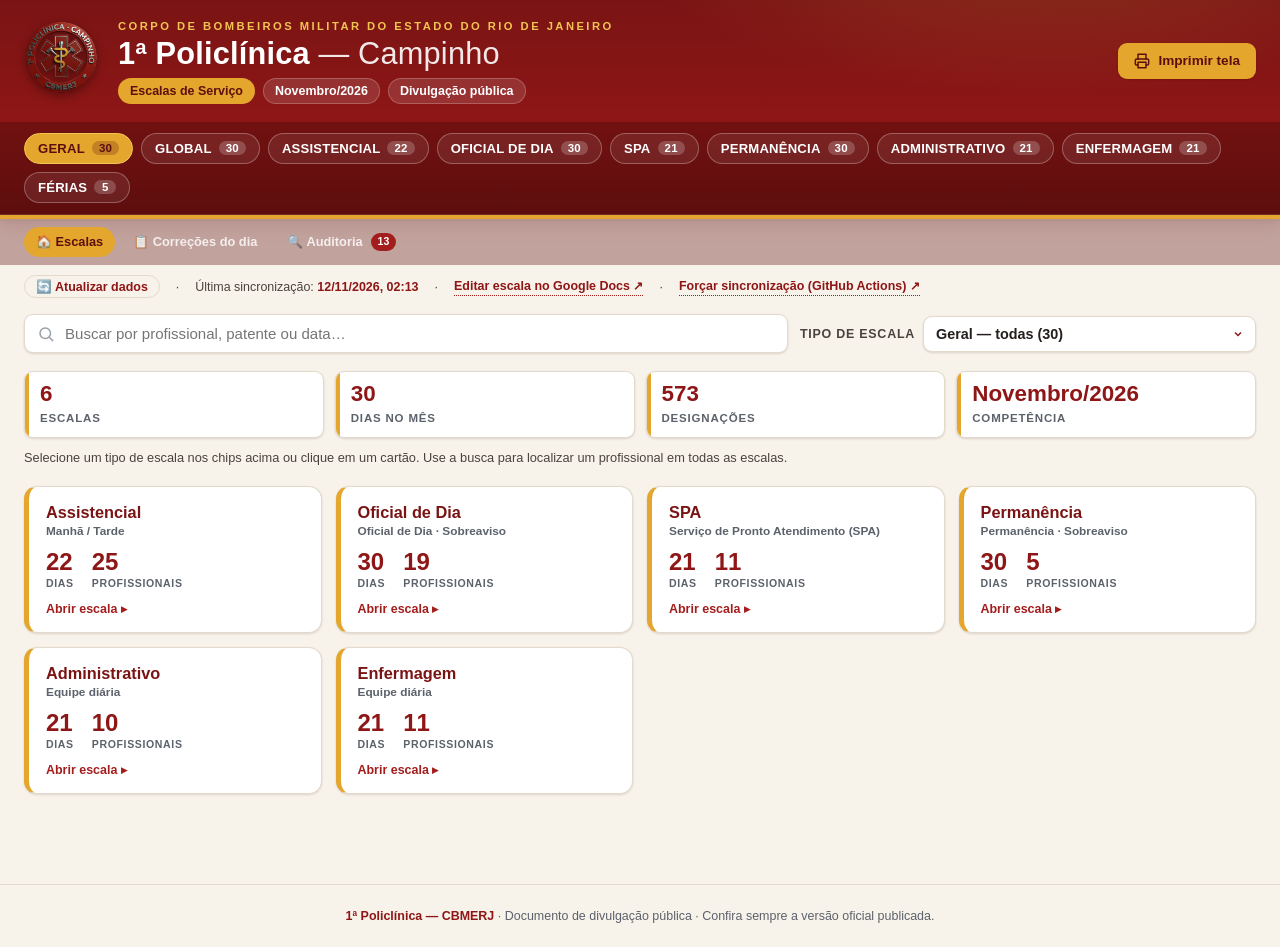
==== commit 1c7fa82d: "Adiciona a escala GLOBAL (todas as funções do dia) Nova visão, por dia, que junta as 4 escalas-base " ====
--- a/index.html
+++ b/index.html
@@ -147,14 +147,18 @@
 function distinctCalendarDays(){
   const set=new Set();SCHEDULES.forEach(s=>s.days.forEach(d=>set.add(d.d)));return set.size;
 }
+const BASE_IDS=["assistencial","permanencia","administrativo","enfermagem"];
+const BASE_LABELS={assistencial:"Assistência",permanencia:"Permanência",administrativo:"Administrativo",enfermagem:"Enfermagem"};
+
 function buildChrome(){
   const chips=[["geral","GERAL",distinctCalendarDays()],
+    ["global","GLOBAL",globalDates().length],
     ...SCHEDULES.map(s=>[s.id,s.label.toUpperCase(),s.days.length]),
     ["ferias","FÉRIAS",FERIAS.periodos.length]];
   document.getElementById("chipbar").innerHTML=chips.map(([id,lbl,c])=>
     `<button class="tchip" data-sched="${id}"><span>${lbl}</span><span class="cnt">${c}</span></button>`).join("");
   document.getElementById("sel-tipo").innerHTML=chips.map(([id,lbl,c])=>
-    `<option value="${id}">${id==="geral"?"Geral — todas":id==="ferias"?"Férias":(byId[id].short||byId[id].label)} (${c})</option>`).join("");
+    `<option value="${id}">${id==="geral"?"Geral — todas":id==="ferias"?"Férias":id==="global"?"Global — todas as funções":(byId[id].short||byId[id].label)} (${c})</option>`).join("");
   document.querySelectorAll(".tchip").forEach(b=>b.onclick=()=>setSched(b.dataset.sched));
   document.getElementById("sel-tipo").onchange=e=>setSched(e.target.value);
 }
@@ -162,7 +166,7 @@
 function syncChrome(){
   document.querySelectorAll(".tchip").forEach(b=>b.classList.toggle("active",b.dataset.sched===state.sched));
   document.getElementById("sel-tipo").value=state.sched;
-  document.getElementById("seg-view").classList.toggle("hidden",state.sched==="geral"||state.sched==="ferias");
+  document.getElementById("seg-view").classList.toggle("hidden",state.sched==="geral"||state.sched==="ferias"||state.sched==="global");
 }
 
 /* ---------- STATS + LEGEND ---------- */
@@ -183,6 +187,14 @@
     legend.innerHTML=`<span class="item"><span class="dot a"></span> Em férias agora</span><span class="item"><span class="dot b"></span> Período futuro/encerrado</span>`;
     return;
   }
+  if(state.sched==="global"){
+    const days=globalDates();
+    let entries=0;const profs=new Set();
+    BASE_IDS.forEach(id=>{const sc=byId[id];if(!sc)return;sc.days.forEach(d=>dayNames(sc,d).forEach(n=>{profs.add(norm(rank(n).rest));entries++;}));});
+    stats.innerHTML=statCards([[days.length,"Dias"],[profs.size,"Profissionais"],[entries,"Designações"],[competencia,"Competência"]]);
+    legend.innerHTML=`<span class="item"><span class="acc-flag">SPA · Oficial de Dia</span> atividade acumulada à função do dia</span><span class="item hint" style="color:var(--silver-500)">Botão “Imprimir tela” ou Ctrl/Cmd + P</span>`;
+    return;
+  }
   const sc=byId[state.sched];
   const profs=new Set();let entries=0;
   sc.days.forEach(d=>dayNames(sc,d).forEach(n=>{profs.add(norm(rank(n).rest));entries++;}));
@@ -204,6 +216,7 @@
   const q=norm(state.q.trim());
   if(state.sched==="geral"){el.innerHTML=renderDash(q);bindDash();return;}
   if(state.sched==="ferias"){el.innerHTML=renderFerias(q);return;}
+  if(state.sched==="global"){el.innerHTML=renderGlobal(q);return;}
   const sc=byId[state.sched];
   el.innerHTML=state.view==="day"?renderDays(sc,q):renderProf(sc,q);
 }
@@ -235,6 +248,89 @@
     </div>`;
   }).join("");
   return `<div class="grid">${cards||emptyBlock()}</div>`;
+}
+
+/* ---------- GLOBAL (todos os militares do dia, por função) ---------- */
+function globalDates(){
+  const map=new Map();
+  BASE_IDS.forEach(id=>{const sc=byId[id];if(!sc)return;sc.days.forEach(d=>{if(!map.has(d.d))map.set(d.d,d.wd);});});
+  return [...map.entries()].sort((a,b)=>brDateToJs(a[0])-brDateToJs(b[0]));
+}
+function dayOf(scId,dateStr){
+  const sc=byId[scId];if(!sc)return null;
+  return sc.days.find(d=>d.d===dateStr)||null;
+}
+function buildAccFlags(dateStr){
+  const flags=new Map();
+  const add=(name,label)=>{const k=norm(rank(name).rest);if(!flags.has(k))flags.set(k,[]);flags.get(k).push(label);};
+  const spa=dayOf("spa",dateStr);
+  if(spa)spa.r.forEach(([n,s])=>add(n,"SPA "+((s&M&&s&T)?"M/T":s&M?"M":"T")));
+  const of=dayOf("oficial",dateStr);
+  if(of){
+    of.a.forEach(e=>add(e.n,"Oficial de Dia"+(e.t?` (${e.t})`:"")));
+    of.b.forEach(e=>add(e.n,"Sobreaviso (Of. Dia)"));
+  }
+  return flags;
+}
+function flagsHTML(flagsMap,name){
+  const arr=flagsMap.get(norm(rank(name).rest));
+  if(!arr||!arr.length)return "";
+  return arr.map(f=>`<span class="acc-flag">${f}</span>`).join("");
+}
+function pairSecGlobal(label,cls,arr,flagsMap,matched){
+  return `<div class="pair-sec"><div class="pair-lbl ${cls}"><span class="dot ${cls}"></span>${label}</div>`+
+    arr.map(e=>{matched.add(norm(rank(e.n).rest));return `<div class="pair-row">${e.t?`<span class="time-tag">${e.t}</span>`:""}${rankHTML(e.n)}${flagsHTML(flagsMap,e.n)}</div>`;}).join("")+`</div>`;
+}
+function renderGlobal(q){
+  const days=globalDates();
+  const cards=days.map(([dateStr,wd])=>{
+    const blobParts=[dateStr,wd];
+    BASE_IDS.forEach(id=>{const d=dayOf(id,dateStr);if(d)blobParts.push(dayNames(byId[id],d).join(" "));});
+    const spaDay0=dayOf("spa",dateStr);if(spaDay0)blobParts.push(spaDay0.r.map(x=>x[0]).join(" "));
+    const ofDay0=dayOf("oficial",dateStr);if(ofDay0)blobParts.push([...ofDay0.a.map(e=>e.n),...ofDay0.b.map(e=>e.n)].join(" "));
+    const blob=norm(blobParts.join(" "));
+    if(q&&!blob.includes(q))return "";
+
+    const flags=buildAccFlags(dateStr);
+    const matched=new Set();
+    let total=0;
+
+    const sections=BASE_IDS.map(id=>{
+      const sc=byId[id],day=dayOf(id,dateStr);
+      if(!sc)return "";
+      if(!day)return `<div class="gsec"><div class="gsec-lbl">${BASE_LABELS[id]}</div><div class="gsec-empty">Sem lançamento</div></div>`;
+      const names=dayNames(sc,day);total+=names.length;
+      let body;
+      if(sc.layout==="shift"){
+        body=`<ul class="roster">`+day.r.map(([n,s])=>{matched.add(norm(rank(n).rest));
+          return `<li>${rankHTML(n)}${flagsHTML(flags,n)}<span class="shifts"><span class="sh ${s&M?'on-m':'off'}">M</span><span class="sh ${s&T?'on-t':'off'}">T</span></span></li>`;
+        }).join("")+`</ul>`;
+      }else if(sc.layout==="team"){
+        body=`<ul class="roster">`+day.t.map(n=>{matched.add(norm(rank(n).rest));
+          return `<li>${rankHTML(n)}${flagsHTML(flags,n)}</li>`;
+        }).join("")+`</ul>`;
+      }else{
+        body=pairSecGlobal(sc.cols[0],"a",day.a,flags,matched)+pairSecGlobal(sc.cols[1],"b",day.b,flags,matched);
+      }
+      return `<div class="gsec"><div class="gsec-lbl">${BASE_LABELS[id]}<span class="gsec-cnt">${names.length}</span></div>${body}</div>`;
+    }).join("");
+
+    const extras=[];
+    const spaDay=dayOf("spa",dateStr);
+    if(spaDay)spaDay.r.forEach(([n])=>{if(!matched.has(norm(rank(n).rest)))extras.push({n,label:"SPA"});});
+    const ofDay=dayOf("oficial",dateStr);
+    if(ofDay){
+      ofDay.a.forEach(e=>{if(!matched.has(norm(rank(e.n).rest)))extras.push({n:e.n,label:"Oficial de Dia"+(e.t?` (${e.t})`:"")});});
+      ofDay.b.forEach(e=>{if(!matched.has(norm(rank(e.n).rest)))extras.push({n:e.n,label:"Sobreaviso (Of. Dia)"});});
+    }
+    const extrasHTML=extras.length?`<div class="gsec gsec-extra"><div class="gsec-lbl">Também de plantão hoje (sem função-base cadastrada)</div>
+      <ul class="roster">${extras.map(e=>`<li>${rankHTML(e.n)}<span class="acc-flag">${e.label}</span></li>`).join("")}</ul></div>`:"";
+
+    return `<article class="card gcard">
+      <div class="card-head"><div><div class="date">${dd(dateStr)}</div><div class="wd">${wd}</div></div><span class="count">${total}</span></div>
+      ${sections}${extrasHTML}</article>`;
+  }).join("");
+  return `<div class="grid global-grid">${cards||emptyBlock()}</div>`;
 }
 
 /* GERAL dashboard */
--- a/assets/site.css
+++ b/assets/site.css
@@ -251,3 +251,16 @@
   border:1px solid var(--line);border-radius:999px;padding:3px 11px;cursor:pointer;transition:.15s}
 #btn-refresh:hover{background:var(--silver-100)}
 #btn-refresh:disabled{opacity:.6;cursor:wait}
+
+/* ---------- GLOBAL (todas as funções do dia) ---------- */
+.global-grid{grid-template-columns:repeat(auto-fill,minmax(360px,1fr))}
+.gcard{padding-bottom:2px}
+.gsec{border-bottom:1px solid var(--line)}
+.gsec:last-child{border-bottom:none}
+.gsec-lbl{display:flex;align-items:center;gap:8px;padding:8px 14px 4px;font-size:.66rem;font-weight:800;
+  text-transform:uppercase;letter-spacing:.06em;color:var(--red-700);background:var(--cream)}
+.gsec-cnt{background:var(--silver-100);color:var(--silver-700);border-radius:999px;padding:0 7px;font-size:.64rem;font-weight:800}
+.gsec-empty{padding:3px 14px 10px;font-size:.78rem;color:var(--silver-500);font-style:italic}
+.gsec-extra .gsec-lbl{color:var(--gold-600)}
+.acc-flag{display:inline-flex;align-items:center;font-size:.6rem;font-weight:800;color:var(--gold-600);
+  background:#FBF0D9;border:1px solid #EFD9A8;border-radius:5px;padding:1px 6px;margin-left:2px;white-space:nowrap}
